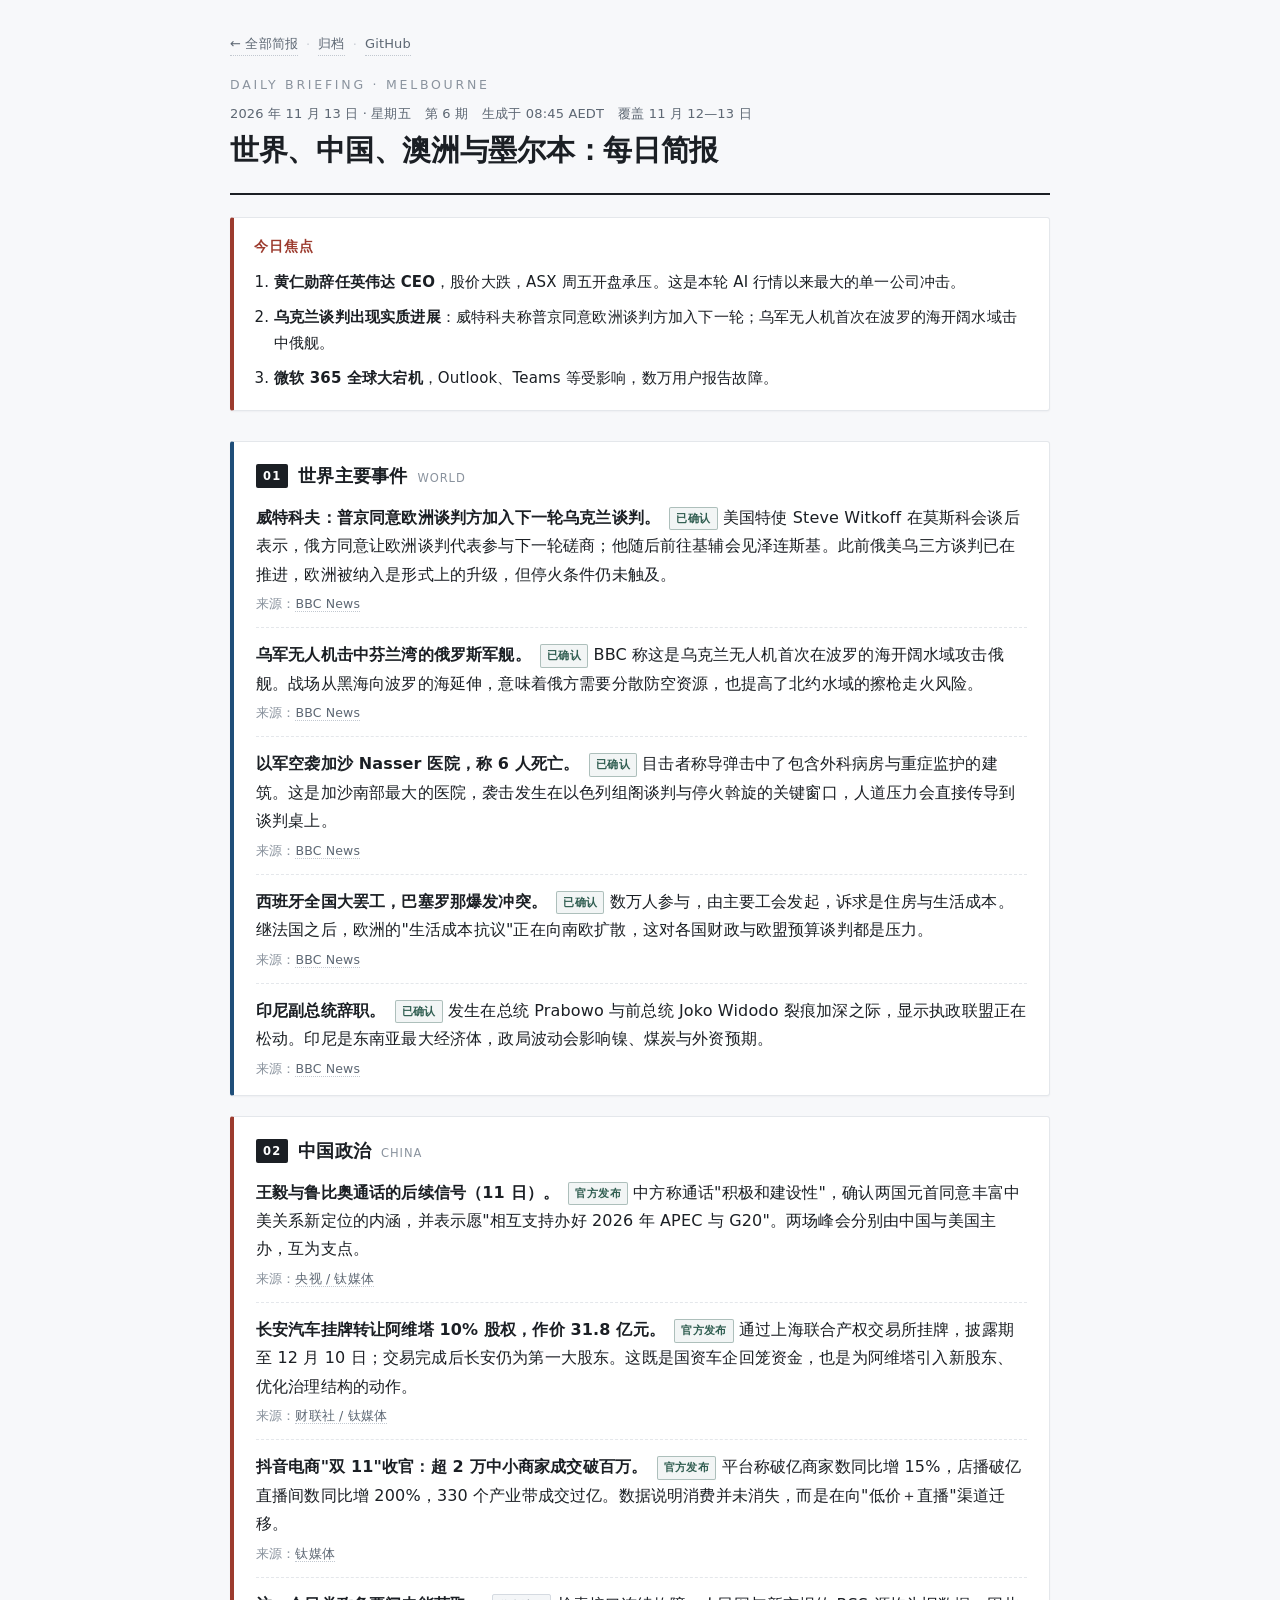
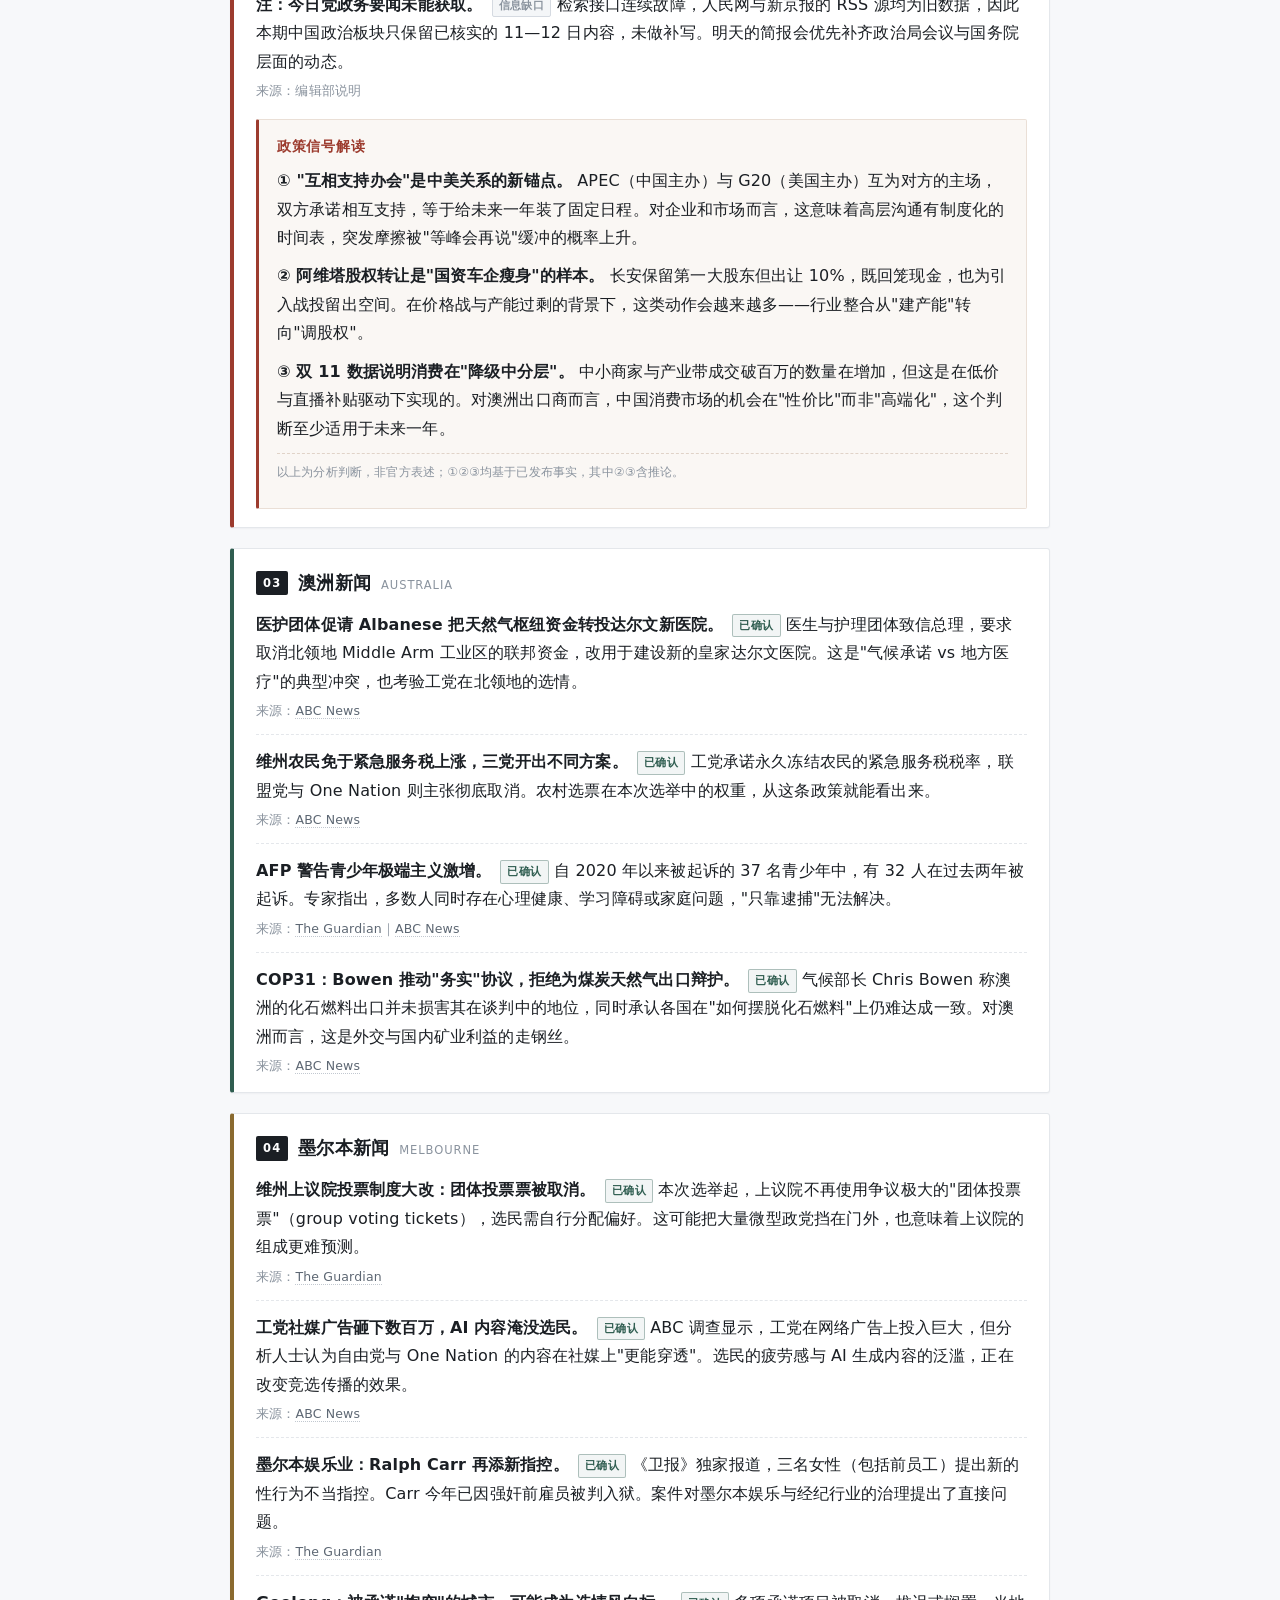
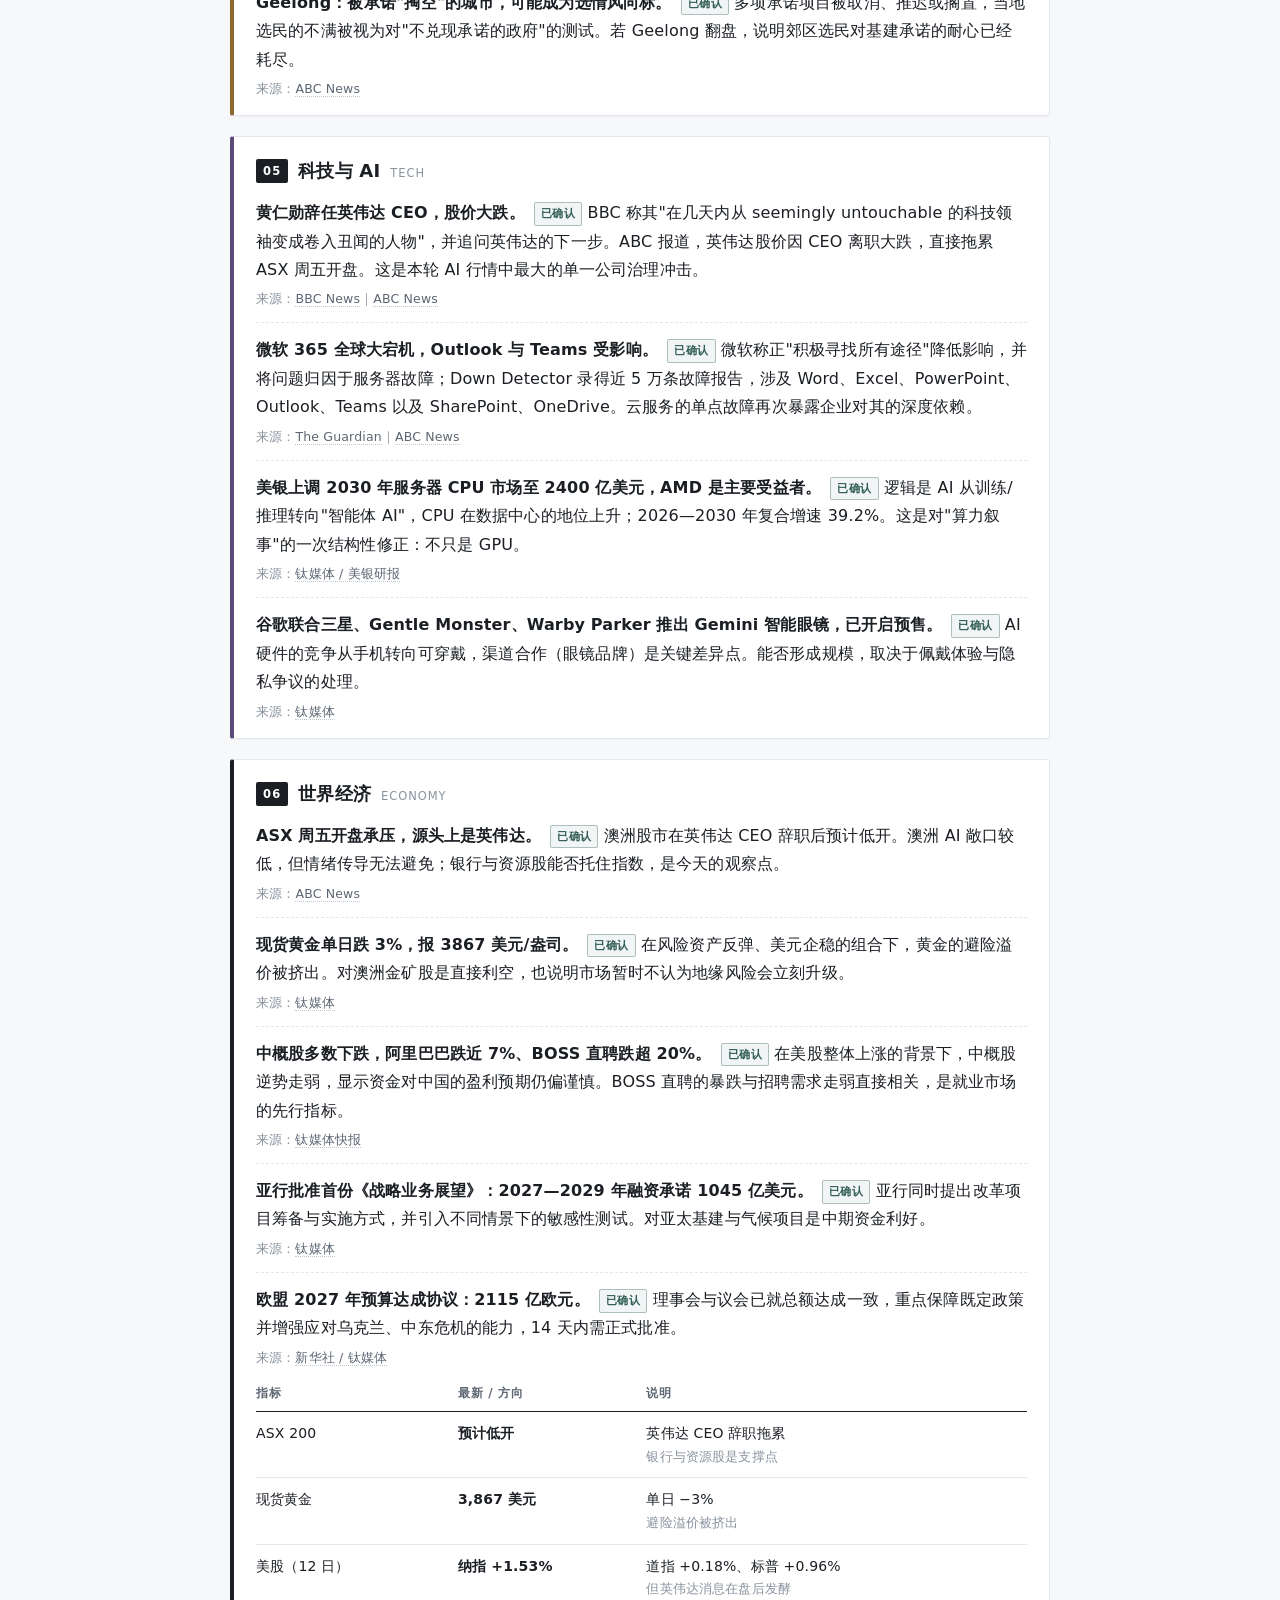
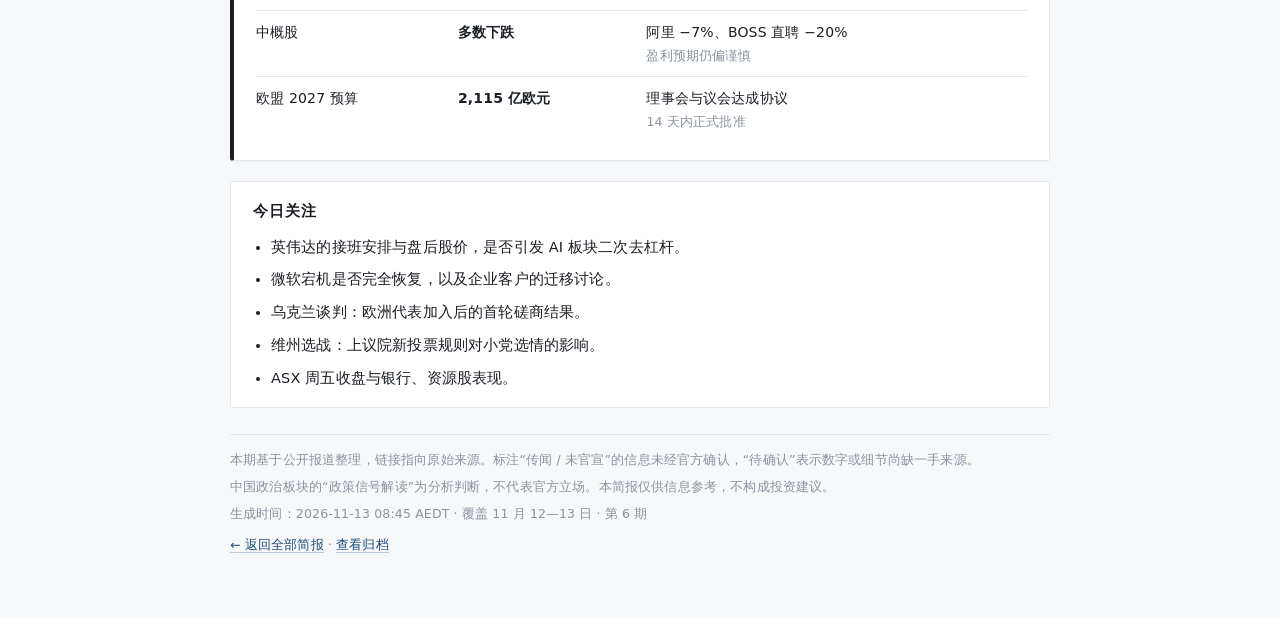
==== 2026-11-13.html @ ba15359c "daily: 2026-11-13" ====
<!DOCTYPE html>
<html lang="zh-Hans">
<head>
<meta charset="utf-8">
<meta name="viewport" content="width=device-width, initial-scale=1">
<title>每日简报 · 2026年11月13日</title>
<meta name="dn:date" content="2026-11-13">
<meta name="dn:issue" content="6">
<meta name="dn:summary" content="黄仁勋辞任英伟达 CEO；乌克兰谈判纳入欧洲；微软 365 全球宕机。">
<style>
  :root{
    --ink:#1b1f24; --muted:#5d6773; --faint:#8a939e;
    --line:#e4e7eb; --bg:#f7f8fa; --card:#ffffff;
    --blue:#1f4e79; --brick:#9c3b2e; --green:#2f5d50; --gold:#8a6a2f; --violet:#5b4a7a;
  }
  *{box-sizing:border-box}
  html{-webkit-text-size-adjust:100%}
  body{
    margin:0; padding:32px 18px 56px; background:var(--bg); color:var(--ink);
    font-family:system-ui,-apple-system,"PingFang SC","Hiragino Sans GB","Noto Sans SC","Microsoft YaHei",sans-serif;
    font-size:16px; line-height:1.78; letter-spacing:.01em;
  }
  .wrap{max-width:820px;margin:0 auto}
  a{color:var(--blue);text-decoration:none;border-bottom:1px solid rgba(31,78,121,.28)}
  a:hover{border-bottom-color:var(--blue)}

  /* ---------- 顶部导航 ---------- */
  .topnav{font-size:13px;color:var(--faint);margin:0 0 18px;display:flex;gap:8px;align-items:center}
  .topnav a{color:var(--muted);border-bottom:1px dotted #c2c8d0}
  .topnav .sep{color:#c9ced5}

  /* ---------- 页头 ---------- */
  header.top{border-bottom:2px solid var(--ink);padding-bottom:14px;margin-bottom:22px}
  .kicker{font-size:12.5px;letter-spacing:.22em;color:var(--faint);text-transform:uppercase;margin-bottom:6px}
  h1{font-size:29px;line-height:1.3;margin:0 0 10px;letter-spacing:-.01em}
  .meta{font-size:13px;color:var(--muted);display:flex;flex-wrap:wrap;gap:6px 14px}
  .meta span{white-space:nowrap}

  /* ---------- 今日焦点 ---------- */
  .focus{
    background:#fff;border:1px solid var(--line);border-left:4px solid var(--brick);
    border-radius:3px;padding:16px 20px 10px;margin:0 0 30px;
    box-shadow:0 1px 2px rgba(20,30,45,.04);
  }
  .focus h2{font-size:14px;margin:0 0 10px;color:var(--brick);letter-spacing:.08em}
  .focus ol{margin:0;padding-left:20px}
  .focus li{margin:0 0 8px;font-size:15px}
  .focus li b{font-weight:650}

  /* ---------- 区块卡片 ---------- */
  section.card{
    background:var(--card);border:1px solid var(--line);border-radius:3px;
    padding:18px 22px 14px;margin:0 0 20px;box-shadow:0 1px 2px rgba(20,30,45,.04);
    border-left:4px solid var(--line);
  }
  section.card.s1{border-left-color:var(--blue)}
  section.card.s2{border-left-color:var(--brick)}
  section.card.s3{border-left-color:var(--green)}
  section.card.s4{border-left-color:var(--gold)}
  section.card.s5{border-left-color:var(--violet)}
  section.card.s6{border-left-color:var(--ink)}
  h2.sec{
    font-size:18px;margin:0 0 12px;display:flex;align-items:baseline;gap:10px;
    letter-spacing:.01em;
  }
  h2.sec .num{
    font-size:11.5px;font-weight:600;letter-spacing:.1em;color:#fff;
    background:var(--ink);border-radius:2px;padding:2px 7px;position:relative;top:-2px;
  }
  h2.sec .en{font-size:11.5px;color:var(--faint);letter-spacing:.08em;font-weight:500}

  ul.news{list-style:none;margin:0;padding:0}
  ul.news>li{padding:0 0 13px;margin:0 0 13px;border-bottom:1px dashed var(--line)}
  ul.news>li:last-child{border-bottom:0;margin-bottom:0;padding-bottom:2px}
  ul.news .lead{font-weight:650;color:var(--ink)}
  .src{display:block;margin-top:5px;font-size:12.5px;color:var(--faint);line-height:1.6}
  .src a{color:var(--muted);border-bottom:1px dotted #c2c8d0}

  .tag{
    display:inline-block;font-size:11px;letter-spacing:.04em;padding:1px 6px;border-radius:2px;
    vertical-align:1px;margin-left:4px;font-weight:600;border:1px solid;
  }
  .tag.ok{color:var(--green);border-color:rgba(47,93,80,.35);background:rgba(47,93,80,.06)}
  .tag.rumor{color:var(--gold);border-color:rgba(138,106,47,.35);background:rgba(138,106,47,.07)}
  .tag.tbd{color:var(--faint);border-color:#d5dae1;background:#f4f6f8}

  /* ---------- 政策信号解读 ---------- */
  .signal{
    margin:16px 0 4px;padding:14px 18px;background:#faf7f4;
    border:1px solid #eadfd6;border-left:3px solid var(--brick);border-radius:2px;
  }
  .signal h3{font-size:14px;margin:0 0 8px;color:var(--brick);letter-spacing:.05em}
  .signal p{margin:0 0 9px;font-size:14.5px;color:#33383e}
  .signal p:last-of-type{margin-bottom:10px}
  .signal .note{font-size:12px;color:var(--faint);border-top:1px dashed #e0d3c8;padding-top:8px;margin:0}
  .sig-item{margin:0 0 10px}
  .sig-item .k{font-weight:650}

  /* ---------- 表格 ---------- */
  .tbl-wrap{overflow-x:auto;margin:6px 0 4px;-webkit-overflow-scrolling:touch}
  table{border-collapse:collapse;width:100%;font-size:14px;min-width:520px}
  thead th{
    text-align:left;font-size:12px;letter-spacing:.06em;color:var(--muted);font-weight:600;
    border-bottom:1.5px solid var(--ink);padding:7px 10px 7px 0;white-space:nowrap;
  }
  tbody td{border-bottom:1px solid var(--line);padding:9px 10px 9px 0;vertical-align:top}
  tbody tr:last-child td{border-bottom:0}
  td.num{font-variant-numeric:tabular-nums;white-space:nowrap;font-weight:600}
  td .sub{display:block;font-weight:400;font-size:12.5px;color:var(--faint)}

  /* ---------- 今日关注 ---------- */
  .watch{background:#fff;border:1px solid var(--line);border-radius:3px;padding:16px 22px 8px;margin:0 0 26px}
  .watch h2{font-size:15px;margin:0 0 10px;letter-spacing:.06em;color:var(--ink)}
  .watch ul{margin:0;padding-left:18px}
  .watch li{margin:0 0 7px;font-size:14.5px}

  footer{border-top:1px solid var(--line);padding-top:14px;font-size:12.5px;color:var(--faint);line-height:1.7}
  footer p{margin:0 0 6px}

  @media (max-width:600px){
    body{padding:20px 12px 40px;font-size:15.5px}
    h1{font-size:23px}
    section.card{padding:15px 16px 12px}
    .focus{padding:14px 16px 8px}
    .tbl-wrap{margin-left:-4px;margin-right:-4px}
  }
  @media print{
    body{background:#fff;padding:0;font-size:11pt}
    section.card,.focus,.watch{box-shadow:none;break-inside:avoid}
    a{color:#000;border-bottom:0}
    .tbl-wrap{overflow:visible}
  }
</style>
</head>
<body>
<div class="wrap">

  <nav class="topnav"><a href="./index.html">← 全部简报</a><span class="sep">·</span><a href="./archive.html">归档</a><span class="sep">·</span><a href="https://github.com/RuntaoZhuge/daily-news" target="_blank" rel="noopener">GitHub</a></nav>

  <header class="top">
    <div class="kicker">Daily Briefing · Melbourne</div>
    <div class="meta" style="margin-bottom:6px">
      <span>2026 年 11 月 13 日 · 星期五</span>
      <span>第 6 期</span>
      <span>生成于 08:45 AEDT</span>
      <span>覆盖 11 月 12—13 日</span>
    </div>
    <h1>世界、中国、澳洲与墨尔本：每日简报</h1>
  </header>

  <div class="focus">
    <h2>今日焦点</h2>
    <ol>
      <li><b>黄仁勋辞任英伟达 CEO</b>，股价大跌，ASX 周五开盘承压。这是本轮 AI 行情以来最大的单一公司冲击。</li>
      <li><b>乌克兰谈判出现实质进展</b>：威特科夫称普京同意欧洲谈判方加入下一轮；乌军无人机首次在波罗的海开阔水域击中俄舰。</li>
      <li><b>微软 365 全球大宕机</b>，Outlook、Teams 等受影响，数万用户报告故障。</li>
    </ol>
  </div>

  <!-- 1 世界 -->
  <section class="card s1">
    <h2 class="sec"><span class="num">01</span>世界主要事件<span class="en">WORLD</span></h2>
    <ul class="news">
      <li>
        <span class="lead">威特科夫：普京同意欧洲谈判方加入下一轮乌克兰谈判。</span>
        <span class="tag ok">已确认</span>
        美国特使 Steve Witkoff 在莫斯科会谈后表示，俄方同意让欧洲谈判代表参与下一轮磋商；他随后前往基辅会见泽连斯基。此前俄美乌三方谈判已在推进，欧洲被纳入是形式上的升级，但停火条件仍未触及。
        <span class="src">来源：<a href="https://www.bbc.co.uk/news/articles/cwrkgmymk55zo" target="_blank" rel="noopener">BBC News</a></span>
      </li>
      <li>
        <span class="lead">乌军无人机击中芬兰湾的俄罗斯军舰。</span>
        <span class="tag ok">已确认</span>
        BBC 称这是乌克兰无人机首次在波罗的海开阔水域攻击俄舰。战场从黑海向波罗的海延伸，意味着俄方需要分散防空资源，也提高了北约水域的擦枪走火风险。
        <span class="src">来源：<a href="https://www.bbc.co.uk/news/articles/cmn0d33zz34zo" target="_blank" rel="noopener">BBC News</a></span>
      </li>
      <li>
        <span class="lead">以军空袭加沙 Nasser 医院，称 6 人死亡。</span>
        <span class="tag ok">已确认</span>
        目击者称导弹击中了包含外科病房与重症监护的建筑。这是加沙南部最大的医院，袭击发生在以色列组阁谈判与停火斡旋的关键窗口，人道压力会直接传导到谈判桌上。
        <span class="src">来源：<a href="https://www.bbc.co.uk/news/articles/ckzd9p7e4eqeo" target="_blank" rel="noopener">BBC News</a></span>
      </li>
      <li>
        <span class="lead">西班牙全国大罢工，巴塞罗那爆发冲突。</span>
        <span class="tag ok">已确认</span>
        数万人参与，由主要工会发起，诉求是住房与生活成本。继法国之后，欧洲的"生活成本抗议"正在向南欧扩散，这对各国财政与欧盟预算谈判都是压力。
        <span class="src">来源：<a href="https://www.bbc.co.uk/news/articles/cwvg25nypmrvo" target="_blank" rel="noopener">BBC News</a></span>
      </li>
      <li>
        <span class="lead">印尼副总统辞职。</span>
        <span class="tag ok">已确认</span>
        发生在总统 Prabowo 与前总统 Joko Widodo 裂痕加深之际，显示执政联盟正在松动。印尼是东南亚最大经济体，政局波动会影响镍、煤炭与外资预期。
        <span class="src">来源：<a href="https://www.bbc.co.uk/news/articles/cmvgxgz87qqro" target="_blank" rel="noopener">BBC News</a></span>
      </li>
    </ul>
  </section>

  <!-- 2 中国 -->
  <section class="card s2">
    <h2 class="sec"><span class="num">02</span>中国政治<span class="en">CHINA</span></h2>
    <ul class="news">
      <li>
        <span class="lead">王毅与鲁比奥通话的后续信号（11 日）。</span>
        <span class="tag ok">官方发布</span>
        中方称通话"积极和建设性"，确认两国元首同意丰富中美关系新定位的内涵，并表示愿"相互支持办好 2026 年 APEC 与 G20"。两场峰会分别由中国与美国主办，互为支点。
        <span class="src">来源：<a href="https://www.tmtpost.com/nictation/8201704.html" target="_blank" rel="noopener">央视 / 钛媒体</a></span>
      </li>
      <li>
        <span class="lead">长安汽车挂牌转让阿维塔 10% 股权，作价 31.8 亿元。</span>
        <span class="tag ok">官方发布</span>
        通过上海联合产权交易所挂牌，披露期至 12 月 10 日；交易完成后长安仍为第一大股东。这既是国资车企回笼资金，也是为阿维塔引入新股东、优化治理结构的动作。
        <span class="src">来源：<a href="https://www.tmtpost.com/nictation/8203670.html" target="_blank" rel="noopener">财联社 / 钛媒体</a></span>
      </li>
      <li>
        <span class="lead">抖音电商"双 11"收官：超 2 万中小商家成交破百万。</span>
        <span class="tag ok">官方发布</span>
        平台称破亿商家数同比增 15%，店播破亿直播间数同比增 200%，330 个产业带成交过亿。数据说明消费并未消失，而是在向"低价＋直播"渠道迁移。
        <span class="src">来源：<a href="https://www.tmtpost.com/nictation/8203609.html" target="_blank" rel="noopener">钛媒体</a></span>
      </li>
      <li>
        <span class="lead">注：今日党政务要闻未能获取。</span>
        <span class="tag tbd">信息缺口</span>
        检索接口连续故障，人民网与新京报的 RSS 源均为旧数据，因此本期中国政治板块只保留已核实的 11—12 日内容，未做补写。明天的简报会优先补齐政治局会议与国务院层面的动态。
        <span class="src">来源：编辑部说明</span>
      </li>
    </ul>

    <div class="signal">
      <h3>政策信号解读</h3>
      <div class="sig-item">
        <span class="k">① "互相支持办会"是中美关系的新锚点。</span>
        APEC（中国主办）与 G20（美国主办）互为对方的主场，双方承诺相互支持，等于给未来一年装了固定日程。对企业和市场而言，这意味着高层沟通有制度化的时间表，突发摩擦被"等峰会再说"缓冲的概率上升。
      </div>
      <div class="sig-item">
        <span class="k">② 阿维塔股权转让是"国资车企瘦身"的样本。</span>
        长安保留第一大股东但出让 10%，既回笼现金，也为引入战投留出空间。在价格战与产能过剩的背景下，这类动作会越来越多——行业整合从"建产能"转向"调股权"。
      </div>
      <div class="sig-item">
        <span class="k">③ 双 11 数据说明消费在"降级中分层"。</span>
        中小商家与产业带成交破百万的数量在增加，但这是在低价与直播补贴驱动下实现的。对澳洲出口商而言，中国消费市场的机会在"性价比"而非"高端化"，这个判断至少适用于未来一年。
      </div>
      <p class="note">以上为分析判断，非官方表述；①②③均基于已发布事实，其中②③含推论。</p>
    </div>
  </section>

  <!-- 3 澳洲 -->
  <section class="card s3">
    <h2 class="sec"><span class="num">03</span>澳洲新闻<span class="en">AUSTRALIA</span></h2>
    <ul class="news">
      <li>
        <span class="lead">医护团体促请 Albanese 把天然气枢纽资金转投达尔文新医院。</span>
        <span class="tag ok">已确认</span>
        医生与护理团体致信总理，要求取消北领地 Middle Arm 工业区的联邦资金，改用于建设新的皇家达尔文医院。这是"气候承诺 vs 地方医疗"的典型冲突，也考验工党在北领地的选情。
        <span class="src">来源：<a href="https://www.abc.net.au/news/2026-11-13/anthony-albanese-middle-arm-royal-darwin-hospital-funding-letter/107379440" target="_blank" rel="noopener">ABC News</a></span>
      </li>
      <li>
        <span class="lead">维州农民免于紧急服务税上涨，三党开出不同方案。</span>
        <span class="tag ok">已确认</span>
        工党承诺永久冻结农民的紧急服务税税率，联盟党与 One Nation 则主张彻底取消。农村选票在本次选举中的权重，从这条政策就能看出来。
        <span class="src">来源：<a href="https://www.abc.net.au/news/2026-11-13/victorian-farmers-spared-emergency-services-levy-hike/107379618" target="_blank" rel="noopener">ABC News</a></span>
      </li>
      <li>
        <span class="lead">AFP 警告青少年极端主义激增。</span>
        <span class="tag ok">已确认</span>
        自 2020 年以来被起诉的 37 名青少年中，有 32 人在过去两年被起诉。专家指出，多数人同时存在心理健康、学习障碍或家庭问题，"只靠逮捕"无法解决。
        <span class="src">来源：<a href="https://www.theguardian.com/australia-news/2026/nov/13/australia-surge-in-teen-extremism-ntwnfb" target="_blank" rel="noopener">The Guardian</a>｜<a href="https://www.abc.net.au/news/2026-11-11/afp-warns-of-sharp-spike-in-minor-counter-terrorism-case/107369962" target="_blank" rel="noopener">ABC News</a></span>
      </li>
      <li>
        <span class="lead">COP31：Bowen 推动"务实"协议，拒绝为煤炭天然气出口辩护。</span>
        <span class="tag ok">已确认</span>
        气候部长 Chris Bowen 称澳洲的化石燃料出口并未损害其在谈判中的地位，同时承认各国在"如何摆脱化石燃料"上仍难达成一致。对澳洲而言，这是外交与国内矿业利益的走钢丝。
        <span class="src">来源：<a href="https://www.abc.net.au/news/2026-11-13/chris-bowen-seeks-pragmatic-consensus-nto-inal-cop31-talks/107380860" target="_blank" rel="noopener">ABC News</a></span>
      </li>
    </ul>
  </section>

  <!-- 4 墨尔本 -->
  <section class="card s4">
    <h2 class="sec"><span class="num">04</span>墨尔本新闻<span class="en">MELBOURNE</span></h2>
    <ul class="news">
      <li>
        <span class="lead">维州上议院投票制度大改：团体投票票被取消。</span>
        <span class="tag ok">已确认</span>
        本次选举起，上议院不再使用争议极大的"团体投票票"（group voting tickets），选民需自行分配偏好。这可能把大量微型政党挡在门外，也意味着上议院的组成更难预测。
        <span class="src">来源：<a href="https://www.theguardian.com/global/video/2026/nov/11/victoria-election-the-upper-house-vote-explained" target="_blank" rel="noopener">The Guardian</a></span>
      </li>
      <li>
        <span class="lead">工党社媒广告砸下数百万，AI 内容淹没选民。</span>
        <span class="tag ok">已确认</span>
        ABC 调查显示，工党在网络广告上投入巨大，但分析人士认为自由党与 One Nation 的内容在社媒上"更能穿透"。选民的疲劳感与 AI 生成内容的泛滥，正在改变竞选传播的效果。
        <span class="src">来源：<a href="https://www.abc.net.au/news/2026-11-13/political-ads-vic-election-ai-social-media-use/107378416" target="_blank" rel="noopener">ABC News</a></span>
      </li>
      <li>
        <span class="lead">墨尔本娱乐业：Ralph Carr 再添新指控。</span>
        <span class="tag ok">已确认</span>
        《卫报》独家报道，三名女性（包括前员工）提出新的性行为不当指控。Carr 今年已因强奸前雇员被判入狱。案件对墨尔本娱乐与经纪行业的治理提出了直接问题。
        <span class="src">来源：<a href="https://www.theguardian.com/australia-news/ng-interactive/2026/nov/13/ralph-carr-convicted-rapist-new-allegations-sexual-touching-ntwnfb" target="_blank" rel="noopener">The Guardian</a></span>
      </li>
      <li>
        <span class="lead">Geelong：被承诺"掏空"的城市，可能成为选情风向标。</span>
        <span class="tag ok">已确认</span>
        多项承诺项目被取消、推迟或搁置，当地选民的不满被视为对"不兑现承诺的政府"的测试。若 Geelong 翻盘，说明郊区选民对基建承诺的耐心已经耗尽。
        <span class="src">来源：<a href="https://www.abc.net.au/news/2026-11-13/geelong-city-of-broken-promises-victoria/107376226" target="_blank" rel="noopener">ABC News</a></span>
      </li>
    </ul>
  </section>

  <!-- 5 科技 -->
  <section class="card s5">
    <h2 class="sec"><span class="num">05</span>科技与 AI<span class="en">TECH</span></h2>
    <ul class="news">
      <li>
        <span class="lead">黄仁勋辞任英伟达 CEO，股价大跌。</span>
        <span class="tag ok">已确认</span>
        BBC 称其"在几天内从 seemingly untouchable 的科技领袖变成卷入丑闻的人物"，并追问英伟达的下一步。ABC 报道，英伟达股价因 CEO 离职大跌，直接拖累 ASX 周五开盘。这是本轮 AI 行情中最大的单一公司治理冲击。
        <span class="src">来源：<a href="https://www.bbc.co.uk/news/articles/cmze750zg0jeo" target="_blank" rel="noopener">BBC News</a>｜<a href="https://www.abc.net.au/news/2026-11-13/asx-markets-business-news-live-updates-nov-13/107337368" target="_blank" rel="noopener">ABC News</a></span>
      </li>
      <li>
        <span class="lead">微软 365 全球大宕机，Outlook 与 Teams 受影响。</span>
        <span class="tag ok">已确认</span>
        微软称正"积极寻找所有途径"降低影响，并将问题归因于服务器故障；Down Detector 录得近 5 万条故障报告，涉及 Word、Excel、PowerPoint、Outlook、Teams 以及 SharePoint、OneDrive。云服务的单点故障再次暴露企业对其的深度依赖。
        <span class="src">来源：<a href="https://www.theguardian.com/technology/2026/nov/13/microsoft-outage-outlook-teams-word-excel-reports" target="_blank" rel="noopener">The Guardian</a>｜<a href="https://www.abc.net.au/news/2026-11-13/microsoft-outage-affects-users-worldwide/107381050" target="_blank" rel="noopener">ABC News</a></span>
      </li>
      <li>
        <span class="lead">美银上调 2030 年服务器 CPU 市场至 2400 亿美元，AMD 是主要受益者。</span>
        <span class="tag ok">已确认</span>
        逻辑是 AI 从训练/推理转向"智能体 AI"，CPU 在数据中心的地位上升；2026—2030 年复合增速 39.2%。这是对"算力叙事"的一次结构性修正：不只是 GPU。
        <span class="src">来源：<a href="https://www.tmtpost.com/nictation/8203622.html" target="_blank" rel="noopener">钛媒体 / 美银研报</a></span>
      </li>
      <li>
        <span class="lead">谷歌联合三星、Gentle Monster、Warby Parker 推出 Gemini 智能眼镜，已开启预售。</span>
        <span class="tag ok">已确认</span>
        AI 硬件的竞争从手机转向可穿戴，渠道合作（眼镜品牌）是关键差异点。能否形成规模，取决于佩戴体验与隐私争议的处理。
        <span class="src">来源：<a href="https://www.tmtpost.com/nictation/8203606.html" target="_blank" rel="noopener">钛媒体</a></span>
      </li>
    </ul>
  </section>

  <!-- 6 经济 -->
  <section class="card s6">
    <h2 class="sec"><span class="num">06</span>世界经济<span class="en">ECONOMY</span></h2>
    <ul class="news">
      <li>
        <span class="lead">ASX 周五开盘承压，源头上是英伟达。</span>
        <span class="tag ok">已确认</span>
        澳洲股市在英伟达 CEO 辞职后预计低开。澳洲 AI 敞口较低，但情绪传导无法避免；银行与资源股能否托住指数，是今天的观察点。
        <span class="src">来源：<a href="https://www.abc.net.au/news/2026-11-13/asx-markets-business-news-live-updates-nov-13/107337368" target="_blank" rel="noopener">ABC News</a></span>
      </li>
      <li>
        <span class="lead">现货黄金单日跌 3%，报 3867 美元/盎司。</span>
        <span class="tag ok">已确认</span>
        在风险资产反弹、美元企稳的组合下，黄金的避险溢价被挤出。对澳洲金矿股是直接利空，也说明市场暂时不认为地缘风险会立刻升级。
        <span class="src">来源：<a href="https://www.tmtpost.com/nictation/8203621.html" target="_blank" rel="noopener">钛媒体</a></span>
      </li>
      <li>
        <span class="lead">中概股多数下跌，阿里巴巴跌近 7%、BOSS 直聘跌超 20%。</span>
        <span class="tag ok">已确认</span>
        在美股整体上涨的背景下，中概股逆势走弱，显示资金对中国的盈利预期仍偏谨慎。BOSS 直聘的暴跌与招聘需求走弱直接相关，是就业市场的先行指标。
        <span class="src">来源：<a href="https://www.tmtpost.com/nictation" target="_blank" rel="noopener">钛媒体快报</a></span>
      </li>
      <li>
        <span class="lead">亚行批准首份《战略业务展望》：2027—2029 年融资承诺 1045 亿美元。</span>
        <span class="tag ok">已确认</span>
        亚行同时提出改革项目筹备与实施方式，并引入不同情景下的敏感性测试。对亚太基建与气候项目是中期资金利好。
        <span class="src">来源：<a href="https://www.tmtpost.com/nictation/8203613.html" target="_blank" rel="noopener">钛媒体</a></span>
      </li>
      <li>
        <span class="lead">欧盟 2027 年预算达成协议：2115 亿欧元。</span>
        <span class="tag ok">已确认</span>
        理事会与议会已就总额达成一致，重点保障既定政策并增强应对乌克兰、中东危机的能力，14 天内需正式批准。
        <span class="src">来源：<a href="https://www.tmtpost.com/nictation/8201673.html" target="_blank" rel="noopener">新华社 / 钛媒体</a></span>
      </li>
    </ul>

    <div class="tbl-wrap">
      <table>
        <thead>
          <tr><th>指标</th><th>最新 / 方向</th><th>说明</th></tr>
        </thead>
        <tbody>
          <tr>
            <td>ASX 200</td>
            <td class="num">预计低开</td>
            <td>英伟达 CEO 辞职拖累<span class="sub">银行与资源股是支撑点</span></td>
          </tr>
          <tr>
            <td>现货黄金</td>
            <td class="num">3,867 美元</td>
            <td>单日 −3%<span class="sub">避险溢价被挤出</span></td>
          </tr>
          <tr>
            <td>美股（12 日）</td>
            <td class="num">纳指 +1.53%</td>
            <td>道指 +0.18%、标普 +0.96%<span class="sub">但英伟达消息在盘后发酵</span></td>
          </tr>
          <tr>
            <td>中概股</td>
            <td class="num">多数下跌</td>
            <td>阿里 −7%、BOSS 直聘 −20%<span class="sub">盈利预期仍偏谨慎</span></td>
          </tr>
          <tr>
            <td>欧盟 2027 预算</td>
            <td class="num">2,115 亿欧元</td>
            <td>理事会与议会达成协议<span class="sub">14 天内正式批准</span></td>
          </tr>
        </tbody>
      </table>
    </div>
  </section>

  <div class="watch">
    <h2>今日关注</h2>
    <ul>
      <li>英伟达的接班安排与盘后股价，是否引发 AI 板块二次去杠杆。</li>
      <li>微软宕机是否完全恢复，以及企业客户的迁移讨论。</li>
      <li>乌克兰谈判：欧洲代表加入后的首轮磋商结果。</li>
      <li>维州选战：上议院新投票规则对小党选情的影响。</li>
      <li>ASX 周五收盘与银行、资源股表现。</li>
    </ul>
  </div>

  <footer>
    <p>本期基于公开报道整理，链接指向原始来源。标注“传闻 / 未官宣”的信息未经官方确认，“待确认”表示数字或细节尚缺一手来源。</p>
    <p>中国政治板块的“政策信号解读”为分析判断，不代表官方立场。本简报仅供信息参考，不构成投资建议。</p>
    <p>生成时间：2026-11-13 08:45 AEDT · 覆盖 11 月 12—13 日 · 第 6 期</p>
    <p style="margin-top:10px"><a href="./index.html">← 返回全部简报</a> · <a href="./archive.html">查看归档</a></p>
  </footer>

</div>
</body>
</html>
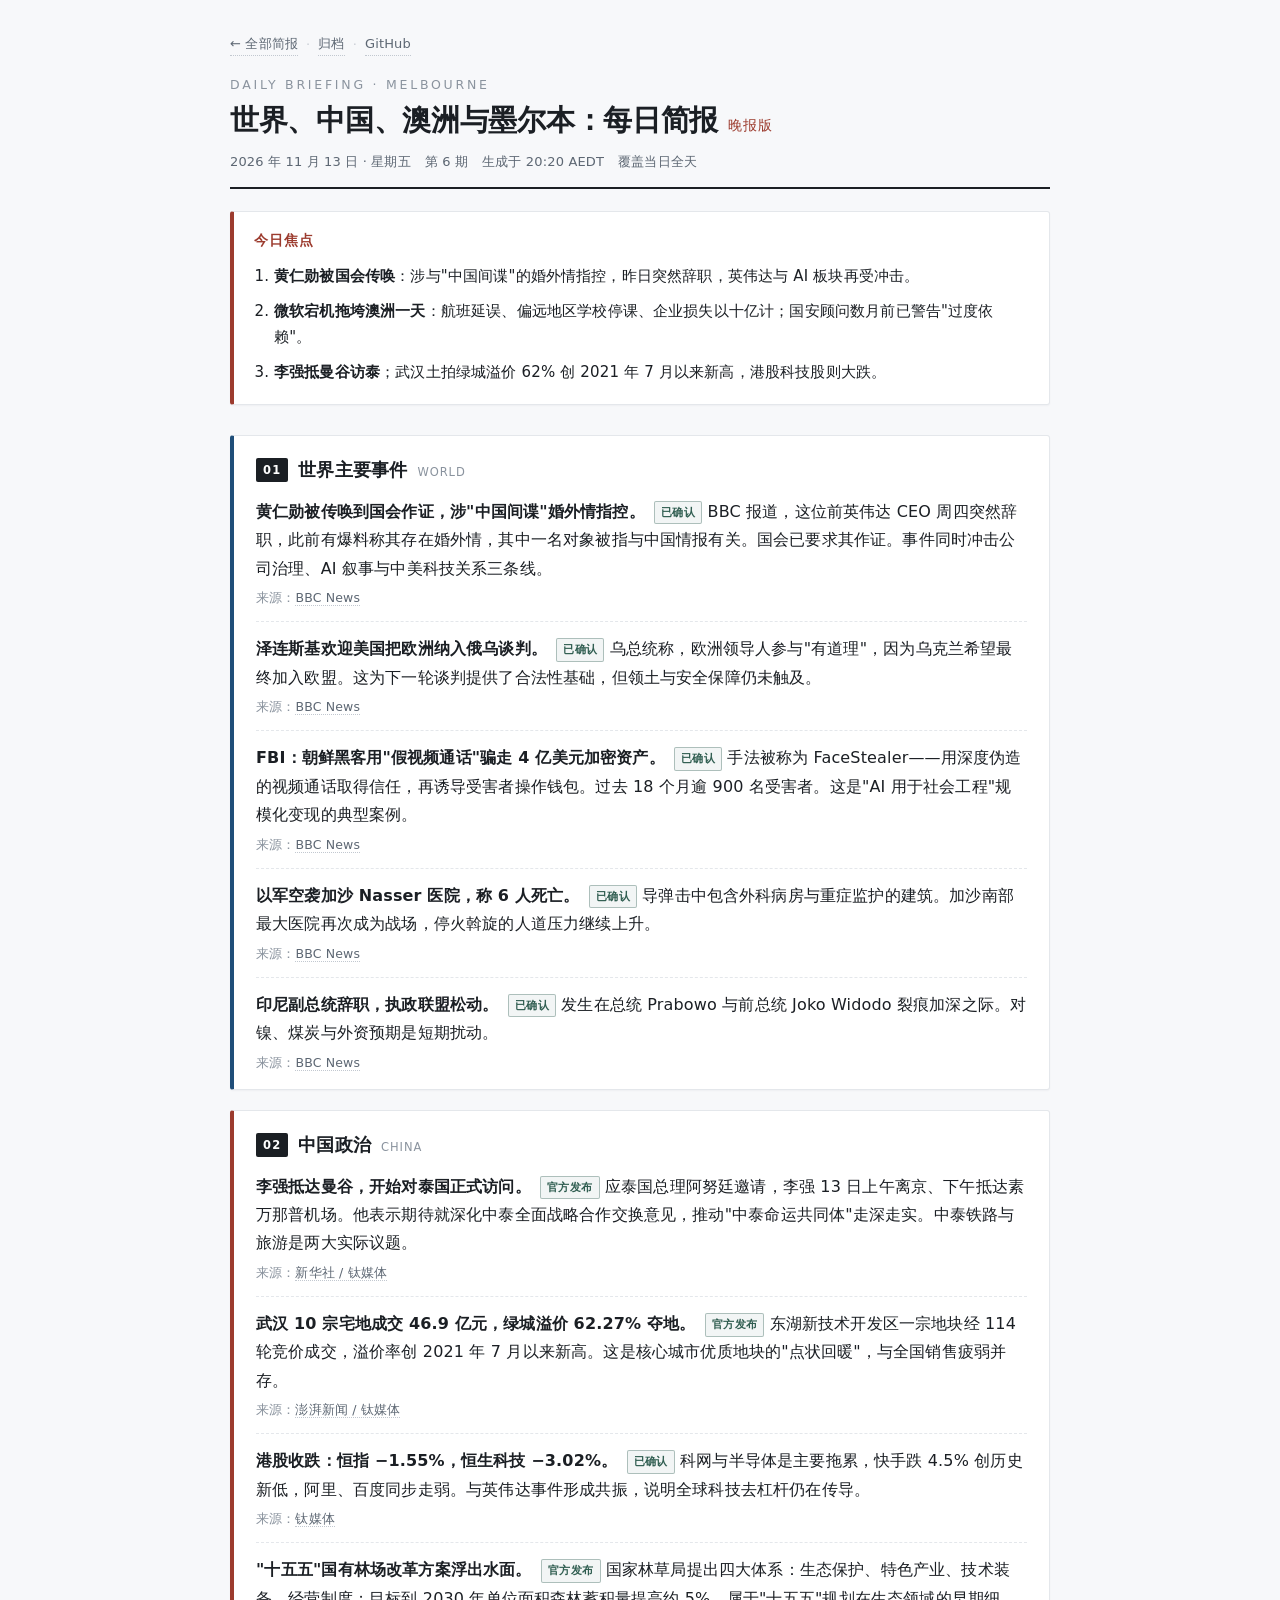
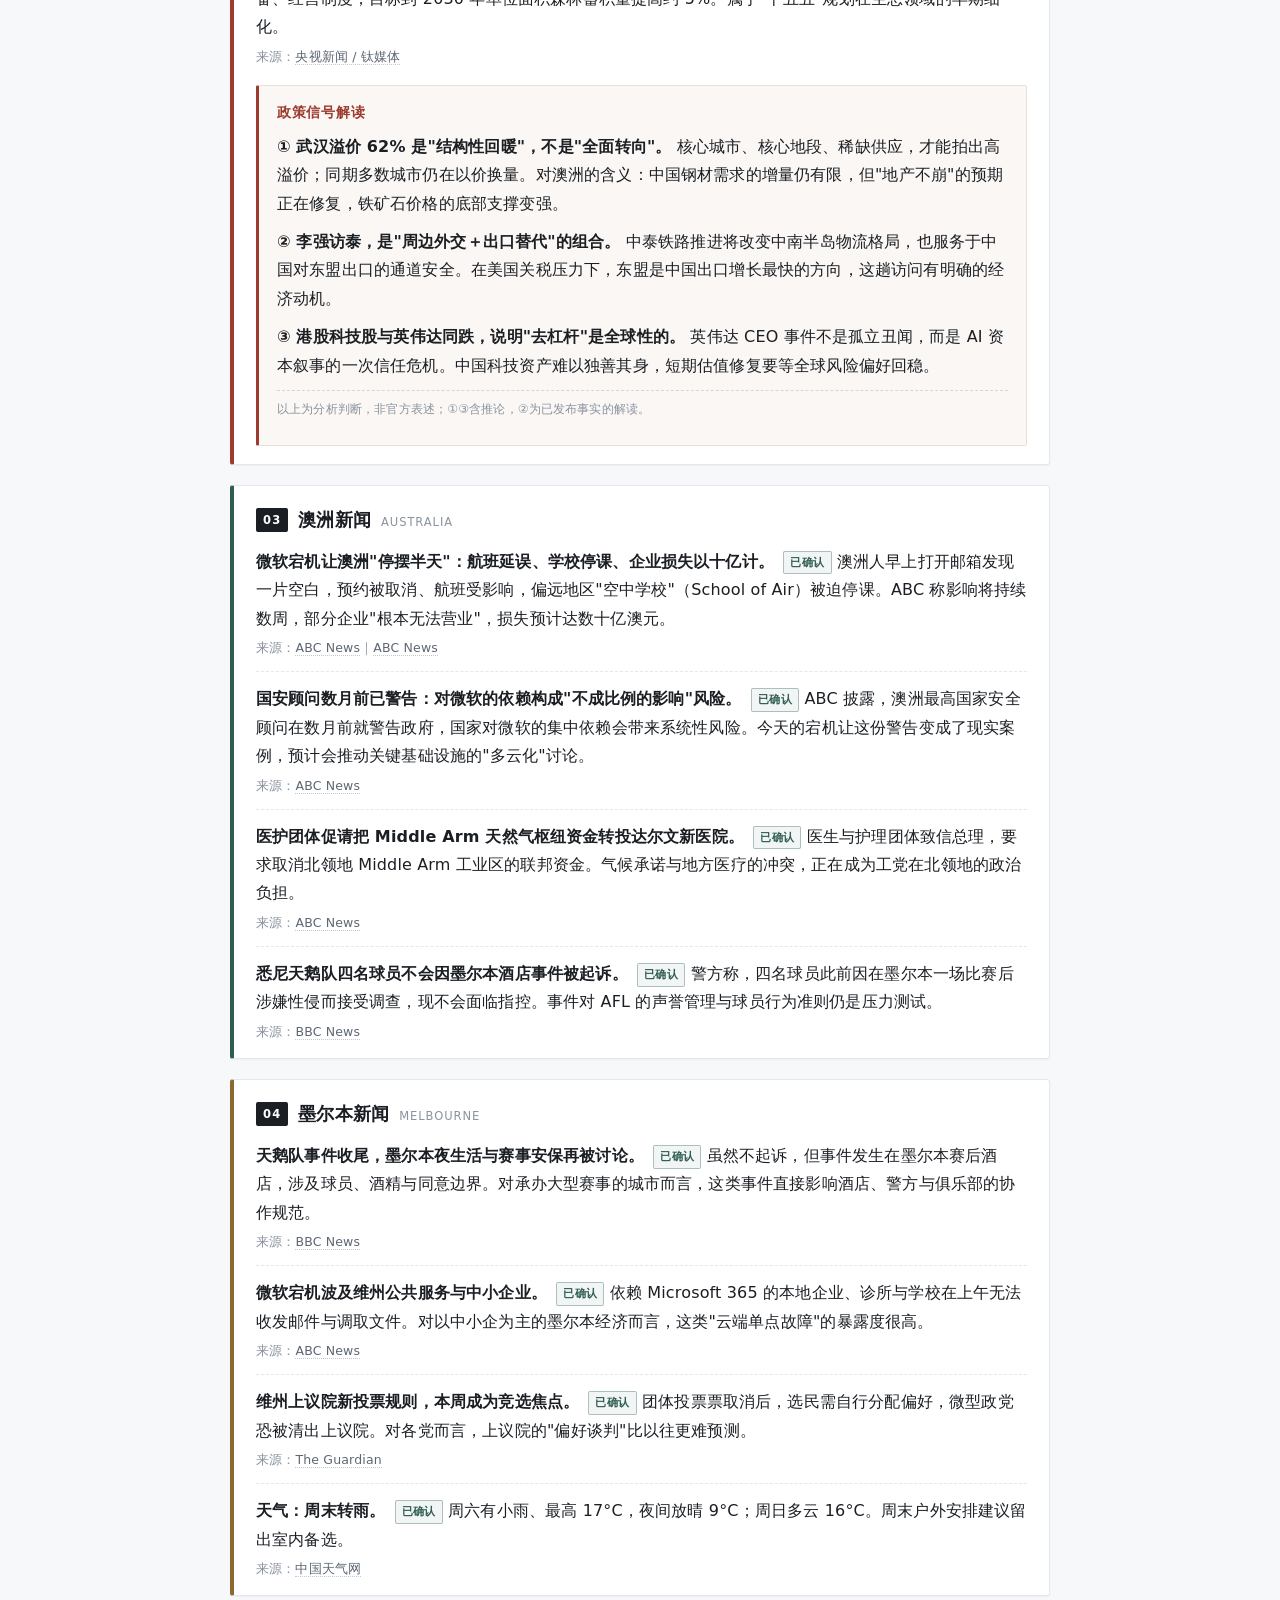
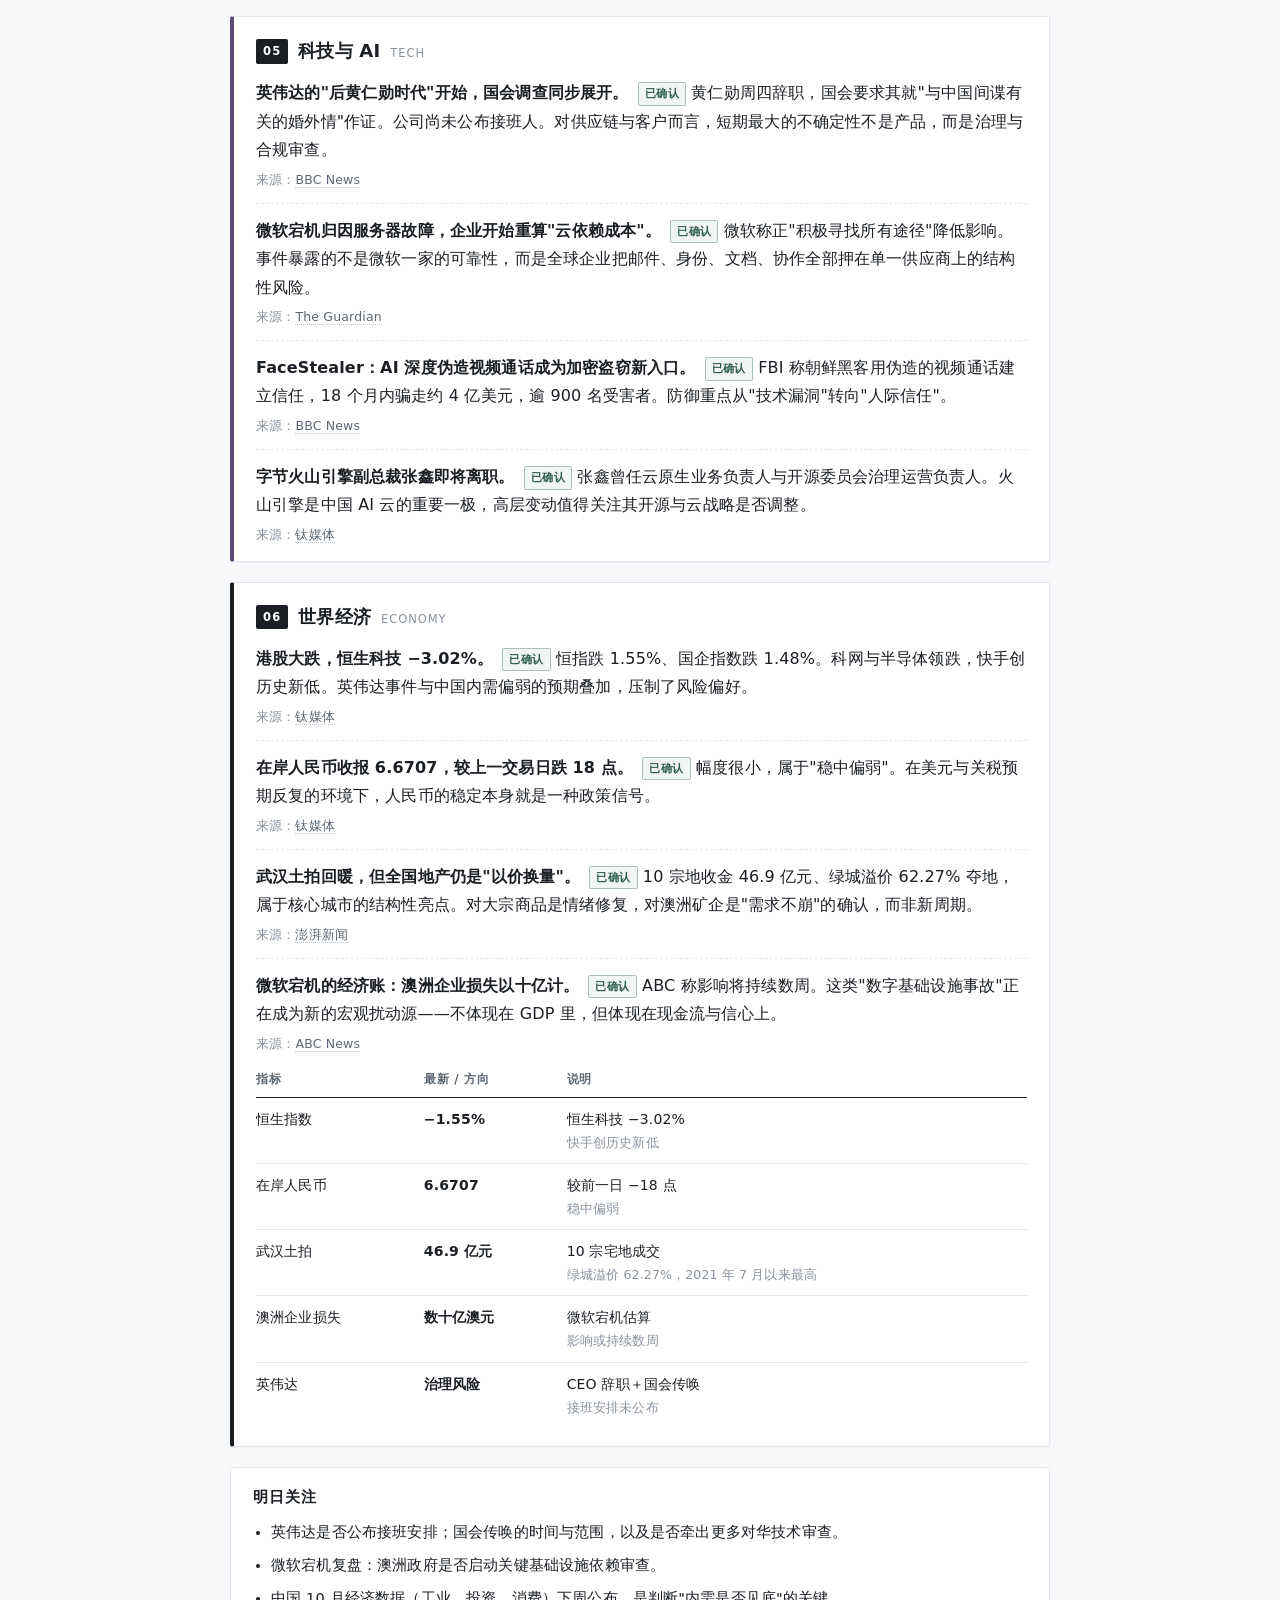
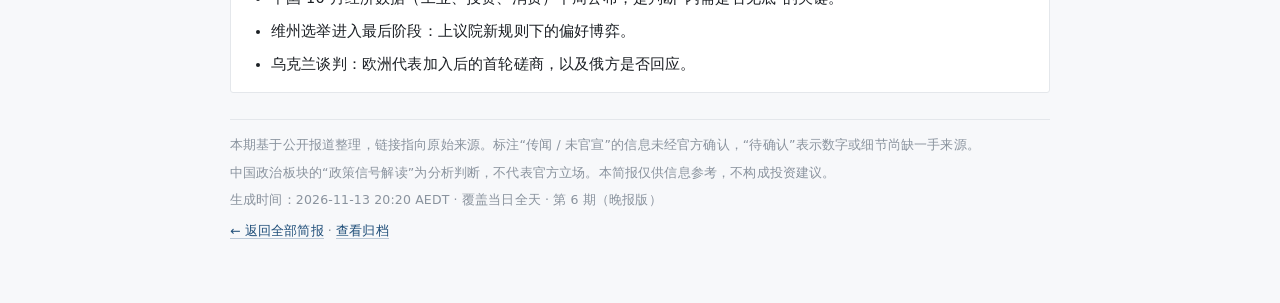
==== commit 2f568fe7: "daily: 2026-11-13 (evening edition)" ====
--- a/2026-11-13.html
+++ b/2026-11-13.html
@@ -3,10 +3,10 @@
 <head>
 <meta charset="utf-8">
 <meta name="viewport" content="width=device-width, initial-scale=1">
-<title>每日简报 · 2026年11月13日</title>
+<title>每日简报 · 2026年11月13日（晚报版）</title>
 <meta name="dn:date" content="2026-11-13">
 <meta name="dn:issue" content="6">
-<meta name="dn:summary" content="黄仁勋辞任英伟达 CEO；乌克兰谈判纳入欧洲；微软 365 全球宕机。">
+<meta name="dn:summary" content="黄仁勋被国会传唤；微软宕机拖垮澳洲一天；李强访泰与武汉土拍回暖。">
 <style>
   :root{
     --ink:#1b1f24; --muted:#5d6773; --faint:#8a939e;
@@ -139,21 +139,21 @@
 
   <header class="top">
     <div class="kicker">Daily Briefing · Melbourne</div>
-    <div class="meta" style="margin-bottom:6px">
+    <h1>世界、中国、澳洲与墨尔本：每日简报<span style="font-size:14px;font-weight:500;color:#9c3b2e;letter-spacing:.08em;margin-left:10px">晚报版</span></h1>
+    <div class="meta">
       <span>2026 年 11 月 13 日 · 星期五</span>
       <span>第 6 期</span>
-      <span>生成于 08:45 AEDT</span>
-      <span>覆盖 11 月 12—13 日</span>
+      <span>生成于 20:20 AEDT</span>
+      <span>覆盖当日全天</span>
     </div>
-    <h1>世界、中国、澳洲与墨尔本：每日简报</h1>
   </header>
 
   <div class="focus">
     <h2>今日焦点</h2>
     <ol>
-      <li><b>黄仁勋辞任英伟达 CEO</b>，股价大跌，ASX 周五开盘承压。这是本轮 AI 行情以来最大的单一公司冲击。</li>
-      <li><b>乌克兰谈判出现实质进展</b>：威特科夫称普京同意欧洲谈判方加入下一轮；乌军无人机首次在波罗的海开阔水域击中俄舰。</li>
-      <li><b>微软 365 全球大宕机</b>，Outlook、Teams 等受影响，数万用户报告故障。</li>
+      <li><b>黄仁勋被国会传唤</b>：涉与"中国间谍"的婚外情指控，昨日突然辞职，英伟达与 AI 板块再受冲击。</li>
+      <li><b>微软宕机拖垮澳洲一天</b>：航班延误、偏远地区学校停课、企业损失以十亿计；国安顾问数月前已警告"过度依赖"。</li>
+      <li><b>李强抵曼谷访泰</b>；武汉土拍绿城溢价 62% 创 2021 年 7 月以来新高，港股科技股则大跌。</li>
     </ol>
   </div>
 
@@ -162,33 +162,33 @@
     <h2 class="sec"><span class="num">01</span>世界主要事件<span class="en">WORLD</span></h2>
     <ul class="news">
       <li>
-        <span class="lead">威特科夫：普京同意欧洲谈判方加入下一轮乌克兰谈判。</span>
-        <span class="tag ok">已确认</span>
-        美国特使 Steve Witkoff 在莫斯科会谈后表示，俄方同意让欧洲谈判代表参与下一轮磋商；他随后前往基辅会见泽连斯基。此前俄美乌三方谈判已在推进，欧洲被纳入是形式上的升级，但停火条件仍未触及。
-        <span class="src">来源：<a href="https://www.bbc.co.uk/news/articles/cwrkgmymk55zo" target="_blank" rel="noopener">BBC News</a></span>
-      </li>
-      <li>
-        <span class="lead">乌军无人机击中芬兰湾的俄罗斯军舰。</span>
-        <span class="tag ok">已确认</span>
-        BBC 称这是乌克兰无人机首次在波罗的海开阔水域攻击俄舰。战场从黑海向波罗的海延伸，意味着俄方需要分散防空资源，也提高了北约水域的擦枪走火风险。
-        <span class="src">来源：<a href="https://www.bbc.co.uk/news/articles/cmn0d33zz34zo" target="_blank" rel="noopener">BBC News</a></span>
+        <span class="lead">黄仁勋被传唤到国会作证，涉"中国间谍"婚外情指控。</span>
+        <span class="tag ok">已确认</span>
+        BBC 报道，这位前英伟达 CEO 周四突然辞职，此前有爆料称其存在婚外情，其中一名对象被指与中国情报有关。国会已要求其作证。事件同时冲击公司治理、AI 叙事与中美科技关系三条线。
+        <span class="src">来源：<a href="https://www.bbc.co.uk/news/articles/cmq5vd1wdgz6o" target="_blank" rel="noopener">BBC News</a></span>
+      </li>
+      <li>
+        <span class="lead">泽连斯基欢迎美国把欧洲纳入俄乌谈判。</span>
+        <span class="tag ok">已确认</span>
+        乌总统称，欧洲领导人参与"有道理"，因为乌克兰希望最终加入欧盟。这为下一轮谈判提供了合法性基础，但领土与安全保障仍未触及。
+        <span class="src">来源：<a href="https://www.bbc.co.uk/news/articles/ckn80j9jv3jxo" target="_blank" rel="noopener">BBC News</a></span>
+      </li>
+      <li>
+        <span class="lead">FBI：朝鲜黑客用"假视频通话"骗走 4 亿美元加密资产。</span>
+        <span class="tag ok">已确认</span>
+        手法被称为 FaceStealer——用深度伪造的视频通话取得信任，再诱导受害者操作钱包。过去 18 个月逾 900 名受害者。这是"AI 用于社会工程"规模化变现的典型案例。
+        <span class="src">来源：<a href="https://www.bbc.co.uk/news/articles/cqdj1ellpd70o" target="_blank" rel="noopener">BBC News</a></span>
       </li>
       <li>
         <span class="lead">以军空袭加沙 Nasser 医院，称 6 人死亡。</span>
         <span class="tag ok">已确认</span>
-        目击者称导弹击中了包含外科病房与重症监护的建筑。这是加沙南部最大的医院，袭击发生在以色列组阁谈判与停火斡旋的关键窗口，人道压力会直接传导到谈判桌上。
+        导弹击中包含外科病房与重症监护的建筑。加沙南部最大医院再次成为战场，停火斡旋的人道压力继续上升。
         <span class="src">来源：<a href="https://www.bbc.co.uk/news/articles/ckzd9p7e4eqeo" target="_blank" rel="noopener">BBC News</a></span>
       </li>
       <li>
-        <span class="lead">西班牙全国大罢工，巴塞罗那爆发冲突。</span>
-        <span class="tag ok">已确认</span>
-        数万人参与，由主要工会发起，诉求是住房与生活成本。继法国之后，欧洲的"生活成本抗议"正在向南欧扩散，这对各国财政与欧盟预算谈判都是压力。
-        <span class="src">来源：<a href="https://www.bbc.co.uk/news/articles/cwvg25nypmrvo" target="_blank" rel="noopener">BBC News</a></span>
-      </li>
-      <li>
-        <span class="lead">印尼副总统辞职。</span>
-        <span class="tag ok">已确认</span>
-        发生在总统 Prabowo 与前总统 Joko Widodo 裂痕加深之际，显示执政联盟正在松动。印尼是东南亚最大经济体，政局波动会影响镍、煤炭与外资预期。
+        <span class="lead">印尼副总统辞职，执政联盟松动。</span>
+        <span class="tag ok">已确认</span>
+        发生在总统 Prabowo 与前总统 Joko Widodo 裂痕加深之际。对镍、煤炭与外资预期是短期扰动。
         <span class="src">来源：<a href="https://www.bbc.co.uk/news/articles/cmvgxgz87qqro" target="_blank" rel="noopener">BBC News</a></span>
       </li>
     </ul>
@@ -199,46 +199,46 @@
     <h2 class="sec"><span class="num">02</span>中国政治<span class="en">CHINA</span></h2>
     <ul class="news">
       <li>
-        <span class="lead">王毅与鲁比奥通话的后续信号（11 日）。</span>
+        <span class="lead">李强抵达曼谷，开始对泰国正式访问。</span>
         <span class="tag ok">官方发布</span>
-        中方称通话"积极和建设性"，确认两国元首同意丰富中美关系新定位的内涵，并表示愿"相互支持办好 2026 年 APEC 与 G20"。两场峰会分别由中国与美国主办，互为支点。
-        <span class="src">来源：<a href="https://www.tmtpost.com/nictation/8201704.html" target="_blank" rel="noopener">央视 / 钛媒体</a></span>
-      </li>
-      <li>
-        <span class="lead">长安汽车挂牌转让阿维塔 10% 股权，作价 31.8 亿元。</span>
+        应泰国总理阿努廷邀请，李强 13 日上午离京、下午抵达素万那普机场。他表示期待就深化中泰全面战略合作交换意见，推动"中泰命运共同体"走深走实。中泰铁路与旅游是两大实际议题。
+        <span class="src">来源：<a href="https://www.tmtpost.com/nictation/8204364.html" target="_blank" rel="noopener">新华社 / 钛媒体</a></span>
+      </li>
+      <li>
+        <span class="lead">武汉 10 宗宅地成交 46.9 亿元，绿城溢价 62.27% 夺地。</span>
         <span class="tag ok">官方发布</span>
-        通过上海联合产权交易所挂牌，披露期至 12 月 10 日；交易完成后长安仍为第一大股东。这既是国资车企回笼资金，也是为阿维塔引入新股东、优化治理结构的动作。
-        <span class="src">来源：<a href="https://www.tmtpost.com/nictation/8203670.html" target="_blank" rel="noopener">财联社 / 钛媒体</a></span>
-      </li>
-      <li>
-        <span class="lead">抖音电商"双 11"收官：超 2 万中小商家成交破百万。</span>
+        东湖新技术开发区一宗地块经 114 轮竞价成交，溢价率创 2021 年 7 月以来新高。这是核心城市优质地块的"点状回暖"，与全国销售疲弱并存。
+        <span class="src">来源：<a href="https://www.tmtpost.com/nictation/8204356.html" target="_blank" rel="noopener">澎湃新闻 / 钛媒体</a></span>
+      </li>
+      <li>
+        <span class="lead">港股收跌：恒指 −1.55%，恒生科技 −3.02%。</span>
+        <span class="tag ok">已确认</span>
+        科网与半导体是主要拖累，快手跌 4.5% 创历史新低，阿里、百度同步走弱。与英伟达事件形成共振，说明全球科技去杠杆仍在传导。
+        <span class="src">来源：<a href="https://www.tmtpost.com/nictation/8204349.html" target="_blank" rel="noopener">钛媒体</a></span>
+      </li>
+      <li>
+        <span class="lead">"十五五"国有林场改革方案浮出水面。</span>
         <span class="tag ok">官方发布</span>
-        平台称破亿商家数同比增 15%，店播破亿直播间数同比增 200%，330 个产业带成交过亿。数据说明消费并未消失，而是在向"低价＋直播"渠道迁移。
-        <span class="src">来源：<a href="https://www.tmtpost.com/nictation/8203609.html" target="_blank" rel="noopener">钛媒体</a></span>
-      </li>
-      <li>
-        <span class="lead">注：今日党政务要闻未能获取。</span>
-        <span class="tag tbd">信息缺口</span>
-        检索接口连续故障，人民网与新京报的 RSS 源均为旧数据，因此本期中国政治板块只保留已核实的 11—12 日内容，未做补写。明天的简报会优先补齐政治局会议与国务院层面的动态。
-        <span class="src">来源：编辑部说明</span>
+        国家林草局提出四大体系：生态保护、特色产业、技术装备、经营制度；目标到 2030 年单位面积森林蓄积量提高约 5%。属于"十五五"规划在生态领域的早期细化。
+        <span class="src">来源：<a href="https://www.tmtpost.com/nictation/8204360.html" target="_blank" rel="noopener">央视新闻 / 钛媒体</a></span>
       </li>
     </ul>
 
     <div class="signal">
       <h3>政策信号解读</h3>
       <div class="sig-item">
-        <span class="k">① "互相支持办会"是中美关系的新锚点。</span>
-        APEC（中国主办）与 G20（美国主办）互为对方的主场，双方承诺相互支持，等于给未来一年装了固定日程。对企业和市场而言，这意味着高层沟通有制度化的时间表，突发摩擦被"等峰会再说"缓冲的概率上升。
+        <span class="k">① 武汉溢价 62% 是"结构性回暖"，不是"全面转向"。</span>
+        核心城市、核心地段、稀缺供应，才能拍出高溢价；同期多数城市仍在以价换量。对澳洲的含义：中国钢材需求的增量仍有限，但"地产不崩"的预期正在修复，铁矿石价格的底部支撑变强。
       </div>
       <div class="sig-item">
-        <span class="k">② 阿维塔股权转让是"国资车企瘦身"的样本。</span>
-        长安保留第一大股东但出让 10%，既回笼现金，也为引入战投留出空间。在价格战与产能过剩的背景下，这类动作会越来越多——行业整合从"建产能"转向"调股权"。
+        <span class="k">② 李强访泰，是"周边外交＋出口替代"的组合。</span>
+        中泰铁路推进将改变中南半岛物流格局，也服务于中国对东盟出口的通道安全。在美国关税压力下，东盟是中国出口增长最快的方向，这趟访问有明确的经济动机。
       </div>
       <div class="sig-item">
-        <span class="k">③ 双 11 数据说明消费在"降级中分层"。</span>
-        中小商家与产业带成交破百万的数量在增加，但这是在低价与直播补贴驱动下实现的。对澳洲出口商而言，中国消费市场的机会在"性价比"而非"高端化"，这个判断至少适用于未来一年。
+        <span class="k">③ 港股科技股与英伟达同跌，说明"去杠杆"是全球性的。</span>
+        英伟达 CEO 事件不是孤立丑闻，而是 AI 资本叙事的一次信任危机。中国科技资产难以独善其身，短期估值修复要等全球风险偏好回稳。
       </div>
-      <p class="note">以上为分析判断，非官方表述；①②③均基于已发布事实，其中②③含推论。</p>
+      <p class="note">以上为分析判断，非官方表述；①③含推论，②为已发布事实的解读。</p>
     </div>
   </section>
 
@@ -247,28 +247,28 @@
     <h2 class="sec"><span class="num">03</span>澳洲新闻<span class="en">AUSTRALIA</span></h2>
     <ul class="news">
       <li>
-        <span class="lead">医护团体促请 Albanese 把天然气枢纽资金转投达尔文新医院。</span>
-        <span class="tag ok">已确认</span>
-        医生与护理团体致信总理，要求取消北领地 Middle Arm 工业区的联邦资金，改用于建设新的皇家达尔文医院。这是"气候承诺 vs 地方医疗"的典型冲突，也考验工党在北领地的选情。
+        <span class="lead">微软宕机让澳洲"停摆半天"：航班延误、学校停课、企业损失以十亿计。</span>
+        <span class="tag ok">已确认</span>
+        澳洲人早上打开邮箱发现一片空白，预约被取消、航班受影响，偏远地区"空中学校"（School of Air）被迫停课。ABC 称影响将持续数周，部分企业"根本无法营业"，损失预计达数十亿澳元。
+        <span class="src">来源：<a href="https://www.abc.net.au/news/2026-11-13/microsoft-outlook-outage-australians-hit/107381378" target="_blank" rel="noopener">ABC News</a>｜<a href="https://www.abc.net.au/news/2026-11-13/microsoft-outlook-outage-cost-to-businesses/107381570" target="_blank" rel="noopener">ABC News</a></span>
+      </li>
+      <li>
+        <span class="lead">国安顾问数月前已警告：对微软的依赖构成"不成比例的影响"风险。</span>
+        <span class="tag ok">已确认</span>
+        ABC 披露，澳洲最高国家安全顾问在数月前就警告政府，国家对微软的集中依赖会带来系统性风险。今天的宕机让这份警告变成了现实案例，预计会推动关键基础设施的"多云化"讨论。
+        <span class="src">来源：<a href="https://www.abc.net.au/news/2026-11-13/microsoft-reliance-national-security-risk/107382100" target="_blank" rel="noopener">ABC News</a></span>
+      </li>
+      <li>
+        <span class="lead">医护团体促请把 Middle Arm 天然气枢纽资金转投达尔文新医院。</span>
+        <span class="tag ok">已确认</span>
+        医生与护理团体致信总理，要求取消北领地 Middle Arm 工业区的联邦资金。气候承诺与地方医疗的冲突，正在成为工党在北领地的政治负担。
         <span class="src">来源：<a href="https://www.abc.net.au/news/2026-11-13/anthony-albanese-middle-arm-royal-darwin-hospital-funding-letter/107379440" target="_blank" rel="noopener">ABC News</a></span>
       </li>
       <li>
-        <span class="lead">维州农民免于紧急服务税上涨，三党开出不同方案。</span>
-        <span class="tag ok">已确认</span>
-        工党承诺永久冻结农民的紧急服务税税率，联盟党与 One Nation 则主张彻底取消。农村选票在本次选举中的权重，从这条政策就能看出来。
-        <span class="src">来源：<a href="https://www.abc.net.au/news/2026-11-13/victorian-farmers-spared-emergency-services-levy-hike/107379618" target="_blank" rel="noopener">ABC News</a></span>
-      </li>
-      <li>
-        <span class="lead">AFP 警告青少年极端主义激增。</span>
-        <span class="tag ok">已确认</span>
-        自 2020 年以来被起诉的 37 名青少年中，有 32 人在过去两年被起诉。专家指出，多数人同时存在心理健康、学习障碍或家庭问题，"只靠逮捕"无法解决。
-        <span class="src">来源：<a href="https://www.theguardian.com/australia-news/2026/nov/13/australia-surge-in-teen-extremism-ntwnfb" target="_blank" rel="noopener">The Guardian</a>｜<a href="https://www.abc.net.au/news/2026-11-11/afp-warns-of-sharp-spike-in-minor-counter-terrorism-case/107369962" target="_blank" rel="noopener">ABC News</a></span>
-      </li>
-      <li>
-        <span class="lead">COP31：Bowen 推动"务实"协议，拒绝为煤炭天然气出口辩护。</span>
-        <span class="tag ok">已确认</span>
-        气候部长 Chris Bowen 称澳洲的化石燃料出口并未损害其在谈判中的地位，同时承认各国在"如何摆脱化石燃料"上仍难达成一致。对澳洲而言，这是外交与国内矿业利益的走钢丝。
-        <span class="src">来源：<a href="https://www.abc.net.au/news/2026-11-13/chris-bowen-seeks-pragmatic-consensus-nto-inal-cop31-talks/107380860" target="_blank" rel="noopener">ABC News</a></span>
+        <span class="lead">悉尼天鹅队四名球员不会因墨尔本酒店事件被起诉。</span>
+        <span class="tag ok">已确认</span>
+        警方称，四名球员此前因在墨尔本一场比赛后涉嫌性侵而接受调查，现不会面临指控。事件对 AFL 的声誉管理与球员行为准则仍是压力测试。
+        <span class="src">来源：<a href="https://www.bbc.co.uk/news/articles/ckregjwr7njqo" target="_blank" rel="noopener">BBC News</a></span>
       </li>
     </ul>
   </section>
@@ -278,28 +278,28 @@
     <h2 class="sec"><span class="num">04</span>墨尔本新闻<span class="en">MELBOURNE</span></h2>
     <ul class="news">
       <li>
-        <span class="lead">维州上议院投票制度大改：团体投票票被取消。</span>
-        <span class="tag ok">已确认</span>
-        本次选举起，上议院不再使用争议极大的"团体投票票"（group voting tickets），选民需自行分配偏好。这可能把大量微型政党挡在门外，也意味着上议院的组成更难预测。
+        <span class="lead">天鹅队事件收尾，墨尔本夜生活与赛事安保再被讨论。</span>
+        <span class="tag ok">已确认</span>
+        虽然不起诉，但事件发生在墨尔本赛后酒店，涉及球员、酒精与同意边界。对承办大型赛事的城市而言，这类事件直接影响酒店、警方与俱乐部的协作规范。
+        <span class="src">来源：<a href="https://www.bbc.co.uk/news/articles/ckregjwr7njqo" target="_blank" rel="noopener">BBC News</a></span>
+      </li>
+      <li>
+        <span class="lead">微软宕机波及维州公共服务与中小企业。</span>
+        <span class="tag ok">已确认</span>
+        依赖 Microsoft 365 的本地企业、诊所与学校在上午无法收发邮件与调取文件。对以中小企为主的墨尔本经济而言，这类"云端单点故障"的暴露度很高。
+        <span class="src">来源：<a href="https://www.abc.net.au/news/2026-11-13/microsoft-outlook-outage-cost-to-businesses/107381570" target="_blank" rel="noopener">ABC News</a></span>
+      </li>
+      <li>
+        <span class="lead">维州上议院新投票规则，本周成为竞选焦点。</span>
+        <span class="tag ok">已确认</span>
+        团体投票票取消后，选民需自行分配偏好，微型政党恐被清出上议院。对各党而言，上议院的"偏好谈判"比以往更难预测。
         <span class="src">来源：<a href="https://www.theguardian.com/global/video/2026/nov/11/victoria-election-the-upper-house-vote-explained" target="_blank" rel="noopener">The Guardian</a></span>
       </li>
       <li>
-        <span class="lead">工党社媒广告砸下数百万，AI 内容淹没选民。</span>
-        <span class="tag ok">已确认</span>
-        ABC 调查显示，工党在网络广告上投入巨大，但分析人士认为自由党与 One Nation 的内容在社媒上"更能穿透"。选民的疲劳感与 AI 生成内容的泛滥，正在改变竞选传播的效果。
-        <span class="src">来源：<a href="https://www.abc.net.au/news/2026-11-13/political-ads-vic-election-ai-social-media-use/107378416" target="_blank" rel="noopener">ABC News</a></span>
-      </li>
-      <li>
-        <span class="lead">墨尔本娱乐业：Ralph Carr 再添新指控。</span>
-        <span class="tag ok">已确认</span>
-        《卫报》独家报道，三名女性（包括前员工）提出新的性行为不当指控。Carr 今年已因强奸前雇员被判入狱。案件对墨尔本娱乐与经纪行业的治理提出了直接问题。
-        <span class="src">来源：<a href="https://www.theguardian.com/australia-news/ng-interactive/2026/nov/13/ralph-carr-convicted-rapist-new-allegations-sexual-touching-ntwnfb" target="_blank" rel="noopener">The Guardian</a></span>
-      </li>
-      <li>
-        <span class="lead">Geelong：被承诺"掏空"的城市，可能成为选情风向标。</span>
-        <span class="tag ok">已确认</span>
-        多项承诺项目被取消、推迟或搁置，当地选民的不满被视为对"不兑现承诺的政府"的测试。若 Geelong 翻盘，说明郊区选民对基建承诺的耐心已经耗尽。
-        <span class="src">来源：<a href="https://www.abc.net.au/news/2026-11-13/geelong-city-of-broken-promises-victoria/107376226" target="_blank" rel="noopener">ABC News</a></span>
+        <span class="lead">天气：周末转雨。</span>
+        <span class="tag ok">已确认</span>
+        周六有小雨、最高 17°C，夜间放晴 9°C；周日多云 16°C。周末户外安排建议留出室内备选。
+        <span class="src">来源：<a href="https://www.weather.com.cn/weather2d/601060101.shtml" target="_blank" rel="noopener">中国天气网</a></span>
       </li>
     </ul>
   </section>
@@ -309,28 +309,28 @@
     <h2 class="sec"><span class="num">05</span>科技与 AI<span class="en">TECH</span></h2>
     <ul class="news">
       <li>
-        <span class="lead">黄仁勋辞任英伟达 CEO，股价大跌。</span>
-        <span class="tag ok">已确认</span>
-        BBC 称其"在几天内从 seemingly untouchable 的科技领袖变成卷入丑闻的人物"，并追问英伟达的下一步。ABC 报道，英伟达股价因 CEO 离职大跌，直接拖累 ASX 周五开盘。这是本轮 AI 行情中最大的单一公司治理冲击。
-        <span class="src">来源：<a href="https://www.bbc.co.uk/news/articles/cmze750zg0jeo" target="_blank" rel="noopener">BBC News</a>｜<a href="https://www.abc.net.au/news/2026-11-13/asx-markets-business-news-live-updates-nov-13/107337368" target="_blank" rel="noopener">ABC News</a></span>
-      </li>
-      <li>
-        <span class="lead">微软 365 全球大宕机，Outlook 与 Teams 受影响。</span>
-        <span class="tag ok">已确认</span>
-        微软称正"积极寻找所有途径"降低影响，并将问题归因于服务器故障；Down Detector 录得近 5 万条故障报告，涉及 Word、Excel、PowerPoint、Outlook、Teams 以及 SharePoint、OneDrive。云服务的单点故障再次暴露企业对其的深度依赖。
-        <span class="src">来源：<a href="https://www.theguardian.com/technology/2026/nov/13/microsoft-outage-outlook-teams-word-excel-reports" target="_blank" rel="noopener">The Guardian</a>｜<a href="https://www.abc.net.au/news/2026-11-13/microsoft-outage-affects-users-worldwide/107381050" target="_blank" rel="noopener">ABC News</a></span>
-      </li>
-      <li>
-        <span class="lead">美银上调 2030 年服务器 CPU 市场至 2400 亿美元，AMD 是主要受益者。</span>
-        <span class="tag ok">已确认</span>
-        逻辑是 AI 从训练/推理转向"智能体 AI"，CPU 在数据中心的地位上升；2026—2030 年复合增速 39.2%。这是对"算力叙事"的一次结构性修正：不只是 GPU。
-        <span class="src">来源：<a href="https://www.tmtpost.com/nictation/8203622.html" target="_blank" rel="noopener">钛媒体 / 美银研报</a></span>
-      </li>
-      <li>
-        <span class="lead">谷歌联合三星、Gentle Monster、Warby Parker 推出 Gemini 智能眼镜，已开启预售。</span>
-        <span class="tag ok">已确认</span>
-        AI 硬件的竞争从手机转向可穿戴，渠道合作（眼镜品牌）是关键差异点。能否形成规模，取决于佩戴体验与隐私争议的处理。
-        <span class="src">来源：<a href="https://www.tmtpost.com/nictation/8203606.html" target="_blank" rel="noopener">钛媒体</a></span>
+        <span class="lead">英伟达的"后黄仁勋时代"开始，国会调查同步展开。</span>
+        <span class="tag ok">已确认</span>
+        黄仁勋周四辞职，国会要求其就"与中国间谍有关的婚外情"作证。公司尚未公布接班人。对供应链与客户而言，短期最大的不确定性不是产品，而是治理与合规审查。
+        <span class="src">来源：<a href="https://www.bbc.co.uk/news/articles/cmq5vd1wdgz6o" target="_blank" rel="noopener">BBC News</a></span>
+      </li>
+      <li>
+        <span class="lead">微软宕机归因服务器故障，企业开始重算"云依赖成本"。</span>
+        <span class="tag ok">已确认</span>
+        微软称正"积极寻找所有途径"降低影响。事件暴露的不是微软一家的可靠性，而是全球企业把邮件、身份、文档、协作全部押在单一供应商上的结构性风险。
+        <span class="src">来源：<a href="https://www.theguardian.com/technology/2026/nov/13/microsoft-outage-outlook-teams-word-excel-reports" target="_blank" rel="noopener">The Guardian</a></span>
+      </li>
+      <li>
+        <span class="lead">FaceStealer：AI 深度伪造视频通话成为加密盗窃新入口。</span>
+        <span class="tag ok">已确认</span>
+        FBI 称朝鲜黑客用伪造的视频通话建立信任，18 个月内骗走约 4 亿美元，逾 900 名受害者。防御重点从"技术漏洞"转向"人际信任"。
+        <span class="src">来源：<a href="https://www.bbc.co.uk/news/articles/cqdj1ellpd70o" target="_blank" rel="noopener">BBC News</a></span>
+      </li>
+      <li>
+        <span class="lead">字节火山引擎副总裁张鑫即将离职。</span>
+        <span class="tag ok">已确认</span>
+        张鑫曾任云原生业务负责人与开源委员会治理运营负责人。火山引擎是中国 AI 云的重要一极，高层变动值得关注其开源与云战略是否调整。
+        <span class="src">来源：<a href="https://www.tmtpost.com/nictation/8204379.html" target="_blank" rel="noopener">钛媒体</a></span>
       </li>
     </ul>
   </section>
@@ -340,34 +340,28 @@
     <h2 class="sec"><span class="num">06</span>世界经济<span class="en">ECONOMY</span></h2>
     <ul class="news">
       <li>
-        <span class="lead">ASX 周五开盘承压，源头上是英伟达。</span>
-        <span class="tag ok">已确认</span>
-        澳洲股市在英伟达 CEO 辞职后预计低开。澳洲 AI 敞口较低，但情绪传导无法避免；银行与资源股能否托住指数，是今天的观察点。
-        <span class="src">来源：<a href="https://www.abc.net.au/news/2026-11-13/asx-markets-business-news-live-updates-nov-13/107337368" target="_blank" rel="noopener">ABC News</a></span>
-      </li>
-      <li>
-        <span class="lead">现货黄金单日跌 3%，报 3867 美元/盎司。</span>
-        <span class="tag ok">已确认</span>
-        在风险资产反弹、美元企稳的组合下，黄金的避险溢价被挤出。对澳洲金矿股是直接利空，也说明市场暂时不认为地缘风险会立刻升级。
-        <span class="src">来源：<a href="https://www.tmtpost.com/nictation/8203621.html" target="_blank" rel="noopener">钛媒体</a></span>
-      </li>
-      <li>
-        <span class="lead">中概股多数下跌，阿里巴巴跌近 7%、BOSS 直聘跌超 20%。</span>
-        <span class="tag ok">已确认</span>
-        在美股整体上涨的背景下，中概股逆势走弱，显示资金对中国的盈利预期仍偏谨慎。BOSS 直聘的暴跌与招聘需求走弱直接相关，是就业市场的先行指标。
-        <span class="src">来源：<a href="https://www.tmtpost.com/nictation" target="_blank" rel="noopener">钛媒体快报</a></span>
-      </li>
-      <li>
-        <span class="lead">亚行批准首份《战略业务展望》：2027—2029 年融资承诺 1045 亿美元。</span>
-        <span class="tag ok">已确认</span>
-        亚行同时提出改革项目筹备与实施方式，并引入不同情景下的敏感性测试。对亚太基建与气候项目是中期资金利好。
-        <span class="src">来源：<a href="https://www.tmtpost.com/nictation/8203613.html" target="_blank" rel="noopener">钛媒体</a></span>
-      </li>
-      <li>
-        <span class="lead">欧盟 2027 年预算达成协议：2115 亿欧元。</span>
-        <span class="tag ok">已确认</span>
-        理事会与议会已就总额达成一致，重点保障既定政策并增强应对乌克兰、中东危机的能力，14 天内需正式批准。
-        <span class="src">来源：<a href="https://www.tmtpost.com/nictation/8201673.html" target="_blank" rel="noopener">新华社 / 钛媒体</a></span>
+        <span class="lead">港股大跌，恒生科技 −3.02%。</span>
+        <span class="tag ok">已确认</span>
+        恒指跌 1.55%、国企指数跌 1.48%。科网与半导体领跌，快手创历史新低。英伟达事件与中国内需偏弱的预期叠加，压制了风险偏好。
+        <span class="src">来源：<a href="https://www.tmtpost.com/nictation/8204349.html" target="_blank" rel="noopener">钛媒体</a></span>
+      </li>
+      <li>
+        <span class="lead">在岸人民币收报 6.6707，较上一交易日跌 18 点。</span>
+        <span class="tag ok">已确认</span>
+        幅度很小，属于"稳中偏弱"。在美元与关税预期反复的环境下，人民币的稳定本身就是一种政策信号。
+        <span class="src">来源：<a href="https://www.tmtpost.com/nictation/8204361.html" target="_blank" rel="noopener">钛媒体</a></span>
+      </li>
+      <li>
+        <span class="lead">武汉土拍回暖，但全国地产仍是"以价换量"。</span>
+        <span class="tag ok">已确认</span>
+        10 宗地收金 46.9 亿元、绿城溢价 62.27% 夺地，属于核心城市的结构性亮点。对大宗商品是情绪修复，对澳洲矿企是"需求不崩"的确认，而非新周期。
+        <span class="src">来源：<a href="https://www.tmtpost.com/nictation/8204356.html" target="_blank" rel="noopener">澎湃新闻</a></span>
+      </li>
+      <li>
+        <span class="lead">微软宕机的经济账：澳洲企业损失以十亿计。</span>
+        <span class="tag ok">已确认</span>
+        ABC 称影响将持续数周。这类"数字基础设施事故"正在成为新的宏观扰动源——不体现在 GDP 里，但体现在现金流与信心上。
+        <span class="src">来源：<a href="https://www.abc.net.au/news/2026-11-13/microsoft-outlook-outage-cost-to-businesses/107381570" target="_blank" rel="noopener">ABC News</a></span>
       </li>
     </ul>
 
@@ -378,29 +372,29 @@
         </thead>
         <tbody>
           <tr>
-            <td>ASX 200</td>
-            <td class="num">预计低开</td>
-            <td>英伟达 CEO 辞职拖累<span class="sub">银行与资源股是支撑点</span></td>
+            <td>恒生指数</td>
+            <td class="num">−1.55%</td>
+            <td>恒生科技 −3.02%<span class="sub">快手创历史新低</span></td>
           </tr>
           <tr>
-            <td>现货黄金</td>
-            <td class="num">3,867 美元</td>
-            <td>单日 −3%<span class="sub">避险溢价被挤出</span></td>
+            <td>在岸人民币</td>
+            <td class="num">6.6707</td>
+            <td>较前一日 −18 点<span class="sub">稳中偏弱</span></td>
           </tr>
           <tr>
-            <td>美股（12 日）</td>
-            <td class="num">纳指 +1.53%</td>
-            <td>道指 +0.18%、标普 +0.96%<span class="sub">但英伟达消息在盘后发酵</span></td>
+            <td>武汉土拍</td>
+            <td class="num">46.9 亿元</td>
+            <td>10 宗宅地成交<span class="sub">绿城溢价 62.27%，2021 年 7 月以来最高</span></td>
           </tr>
           <tr>
-            <td>中概股</td>
-            <td class="num">多数下跌</td>
-            <td>阿里 −7%、BOSS 直聘 −20%<span class="sub">盈利预期仍偏谨慎</span></td>
+            <td>澳洲企业损失</td>
+            <td class="num">数十亿澳元</td>
+            <td>微软宕机估算<span class="sub">影响或持续数周</span></td>
           </tr>
           <tr>
-            <td>欧盟 2027 预算</td>
-            <td class="num">2,115 亿欧元</td>
-            <td>理事会与议会达成协议<span class="sub">14 天内正式批准</span></td>
+            <td>英伟达</td>
+            <td class="num">治理风险</td>
+            <td>CEO 辞职＋国会传唤<span class="sub">接班安排未公布</span></td>
           </tr>
         </tbody>
       </table>
@@ -408,20 +402,20 @@
   </section>
 
   <div class="watch">
-    <h2>今日关注</h2>
+    <h2>明日关注</h2>
     <ul>
-      <li>英伟达的接班安排与盘后股价，是否引发 AI 板块二次去杠杆。</li>
-      <li>微软宕机是否完全恢复，以及企业客户的迁移讨论。</li>
-      <li>乌克兰谈判：欧洲代表加入后的首轮磋商结果。</li>
-      <li>维州选战：上议院新投票规则对小党选情的影响。</li>
-      <li>ASX 周五收盘与银行、资源股表现。</li>
+      <li>英伟达是否公布接班安排；国会传唤的时间与范围，以及是否牵出更多对华技术审查。</li>
+      <li>微软宕机复盘：澳洲政府是否启动关键基础设施依赖审查。</li>
+      <li>中国 10 月经济数据（工业、投资、消费）下周公布，是判断"内需是否见底"的关键。</li>
+      <li>维州选举进入最后阶段：上议院新规则下的偏好博弈。</li>
+      <li>乌克兰谈判：欧洲代表加入后的首轮磋商，以及俄方是否回应。</li>
     </ul>
   </div>
 
   <footer>
     <p>本期基于公开报道整理，链接指向原始来源。标注“传闻 / 未官宣”的信息未经官方确认，“待确认”表示数字或细节尚缺一手来源。</p>
     <p>中国政治板块的“政策信号解读”为分析判断，不代表官方立场。本简报仅供信息参考，不构成投资建议。</p>
-    <p>生成时间：2026-11-13 08:45 AEDT · 覆盖 11 月 12—13 日 · 第 6 期</p>
+    <p>生成时间：2026-11-13 20:20 AEDT · 覆盖当日全天 · 第 6 期（晚报版）</p>
     <p style="margin-top:10px"><a href="./index.html">← 返回全部简报</a> · <a href="./archive.html">查看归档</a></p>
   </footer>
 
